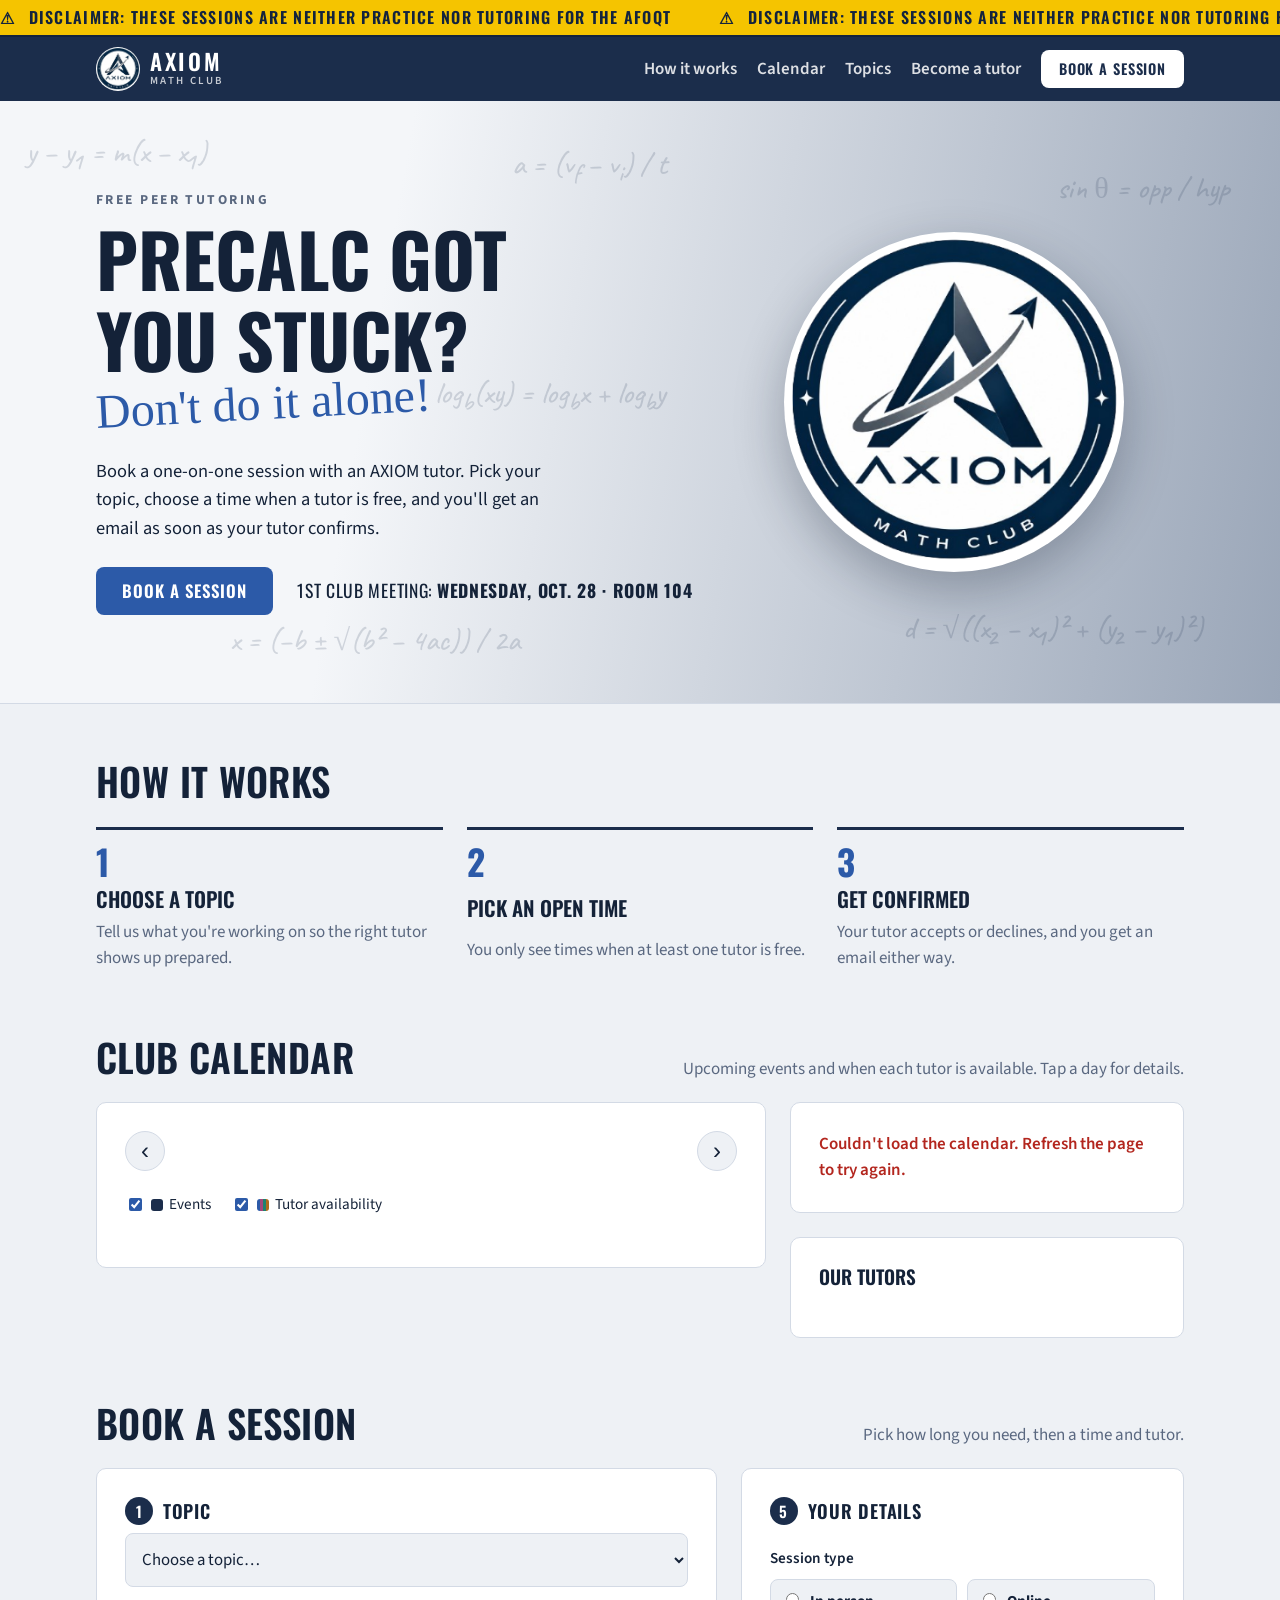
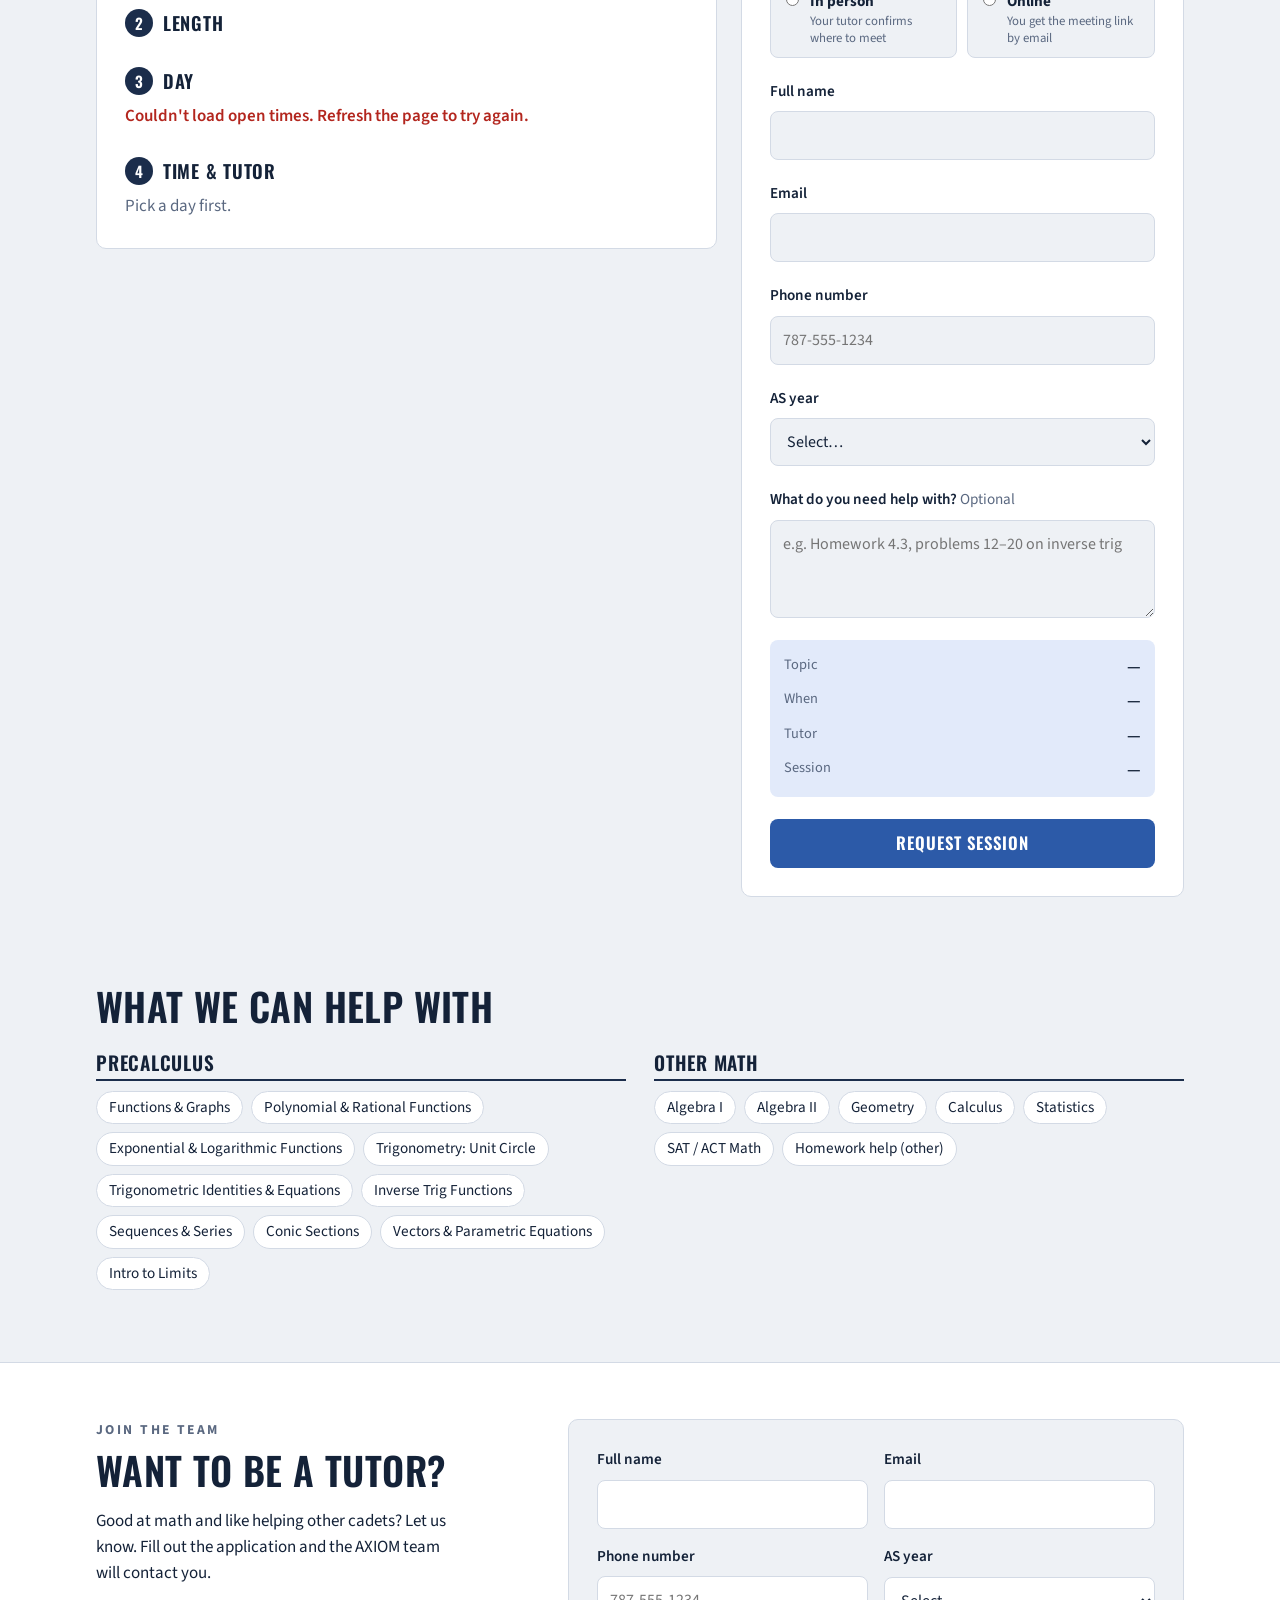
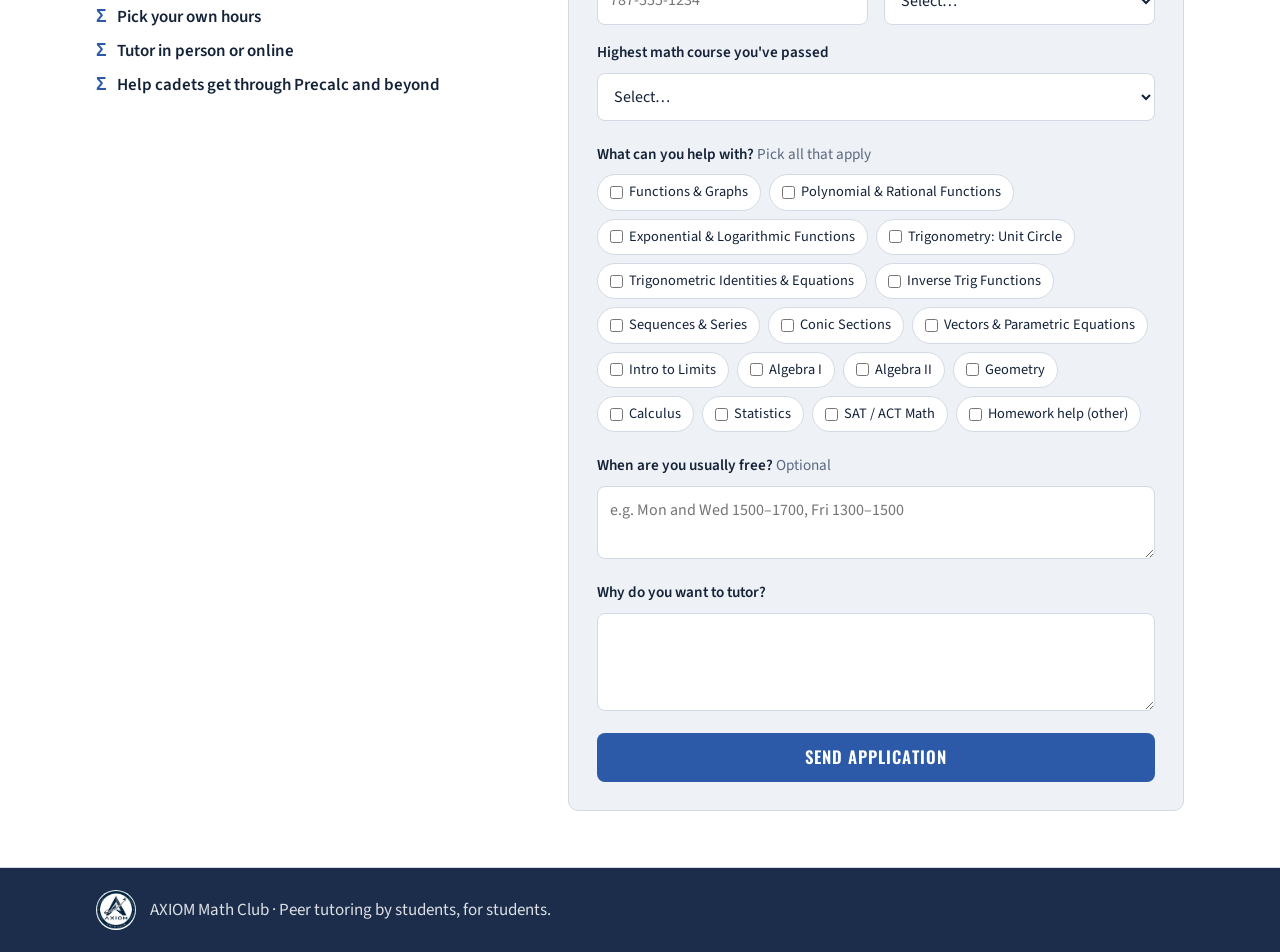
==== index.html @ 4eb1e29b "Add meeting room, tutor application form and site QR code Co-Authored-By: Claude Opus 5.5 <noreply@a" ====
<!doctype html>
<html lang="en">
<head>
<meta charset="utf-8">
<meta name="viewport" content="width=device-width, initial-scale=1, viewport-fit=cover">
<title>AXIOM Math Club</title>
<meta name="claude:viewport-fit-sides" content="cover">
<meta name="description" content="Book a free tutoring session with AXIOM Math Club tutors.">
<link rel="icon" href="logo.png">
<link rel="preconnect" href="https://fonts.googleapis.com">
<link rel="preconnect" href="https://fonts.gstatic.com" crossorigin>
<link rel="stylesheet" href="https://fonts.googleapis.com/css2?family=Oswald:wght@500;600;700&family=Source+Sans+3:wght@400;600;700&family=JetBrains+Mono:wght@500&family=Permanent+Marker&family=Caveat:wght@500&display=swap">
<link rel="stylesheet" href="styles.css">
</head>
<body>
<header class="site-header">
  <div class="ticker" role="note" aria-label="DISCLAIMER: These sessions are neither practice nor tutoring for the AFOQT">
    <div class="ticker-track" aria-hidden="true">
      <div class="ticker-half"><span class="ticker-item"><b>⚠</b> DISCLAIMER: These sessions are neither practice nor tutoring for the AFOQT</span><span class="ticker-item"><b>⚠</b> DISCLAIMER: These sessions are neither practice nor tutoring for the AFOQT</span><span class="ticker-item"><b>⚠</b> DISCLAIMER: These sessions are neither practice nor tutoring for the AFOQT</span><span class="ticker-item"><b>⚠</b> DISCLAIMER: These sessions are neither practice nor tutoring for the AFOQT</span></div>
      <div class="ticker-half"><span class="ticker-item"><b>⚠</b> DISCLAIMER: These sessions are neither practice nor tutoring for the AFOQT</span><span class="ticker-item"><b>⚠</b> DISCLAIMER: These sessions are neither practice nor tutoring for the AFOQT</span><span class="ticker-item"><b>⚠</b> DISCLAIMER: These sessions are neither practice nor tutoring for the AFOQT</span><span class="ticker-item"><b>⚠</b> DISCLAIMER: These sessions are neither practice nor tutoring for the AFOQT</span></div>
    </div>
  </div>
  <div class="wrap header-inner">
    <a class="brand" href="#top">
      <img src="logo.png" alt="" width="44" height="44">
      <span class="brand-name">AXIOM<small>Math Club</small></span>
    </a>
    <nav class="nav" aria-label="Main">
      <a href="#how">How it works</a>
      <a href="#calendar">Calendar</a>
      <a href="#topics">Topics</a>
      <a href="#tutor">Become a tutor</a>
      <a class="btn btn-small" href="#book">Book a session</a>
    </nav>
  </div>
</header>

<main id="top">
  <section class="hero">
    <div class="formulas" aria-hidden="true">
      <span class="f1">y − y₁ = m(x − x₁)</span>
      <span class="f2">a = (v<sub>f</sub> − v<sub>i</sub>) / t</span>
      <span class="f3">sin θ = opp / hyp</span>
      <span class="f4">x = (−b ± √(b² − 4ac)) / 2a</span>
      <span class="f5">d = √((x₂ − x₁)² + (y₂ − y₁)²)</span>
      <span class="f6">log<sub>b</sub>(xy) = log<sub>b</sub>x + log<sub>b</sub>y</span>
    </div>
    <div class="wrap hero-inner">
      <div class="hero-copy">
        <p class="eyebrow">Free peer tutoring</p>
        <h1>Precalc got you stuck?</h1>
        <p class="marker">Don't do it alone!</p>
        <p class="lede">Book a one-on-one session with an AXIOM tutor. Pick your topic, choose a time when a tutor is free, and you'll get an email as soon as your tutor confirms.</p>
        <div class="hero-actions">
          <a class="btn" href="#book">Book a session</a>
          <span class="meeting">1st club meeting: <strong>Wednesday, Oct. 28 · Room 104</strong></span>
        </div>
      </div>
      <img class="hero-logo" src="logo.png" alt="AXIOM Math Club logo" width="388" height="388">
    </div>
  </section>

  <section id="how" class="wrap how">
    <h2>How it works</h2>
    <ol class="steps">
      <li><strong>Choose a topic</strong><span>Tell us what you're working on so the right tutor shows up prepared.</span></li>
      <li><strong>Pick an open time</strong><span>You only see times when at least one tutor is free.</span></li>
      <li><strong>Get confirmed</strong><span>Your tutor accepts or declines, and you get an email either way.</span></li>
    </ol>
  </section>

  <section id="calendar" class="calendar-section">
    <div class="wrap">
      <div class="section-head">
        <h2>Club calendar</h2>
        <p>Upcoming events and when each tutor is available. Tap a day for details.</p>
      </div>
      <div class="cal-layout">
        <div class="panel cal">
          <div class="cal-toolbar">
            <button type="button" class="icon-btn" id="cal-prev" aria-label="Previous month">&#8249;</button>
            <h3 id="cal-title" aria-live="polite"></h3>
            <button type="button" class="icon-btn" id="cal-next" aria-label="Next month">&#8250;</button>
          </div>
          <div class="cal-filters" role="group" aria-label="Show on calendar">
            <label class="toggle"><input type="checkbox" id="show-events" checked> <span class="swatch ev"></span>Events</label>
            <label class="toggle"><input type="checkbox" id="show-tutors" checked> <span class="swatch tu"></span>Tutor availability</label>
          </div>
          <div class="cal-scroll">
            <div class="cal-grid" id="cal-grid"></div>
          </div>
        </div>
        <div class="cal-side">
          <aside class="panel day-detail" id="day-detail" aria-live="polite">
            <p class="muted">Loading calendar…</p>
          </aside>
          <div class="panel tutors">
            <h3>Our tutors</h3>
            <ul id="tutor-list" class="tutor-list"></ul>
          </div>
        </div>
      </div>
    </div>
  </section>

  <section id="book" class="book">
    <div class="wrap">
      <div class="section-head">
        <h2>Book a session</h2>
        <p>Pick how long you need, then a time and tutor.</p>
      </div>

      <p id="demo-note" class="notice" hidden>Demo mode: these are sample times. Bookings stay in this browser and no emails are sent.</p>

      <form id="booking-form" class="booking" novalidate>
        <div class="panel picker">
          <div class="field">
            <label for="topic" class="label"><span class="n">1</span>Topic</label>
            <select id="topic" name="topic" required>
              <option value="">Choose a topic…</option>
            </select>
          </div>
          <div class="field">
            <span class="label" id="length-label"><span class="n">2</span>Length</span>
            <div id="durations" class="durations" role="group" aria-labelledby="length-label"></div>
          </div>
          <div class="field">
            <span class="label" id="date-label"><span class="n">3</span>Day</span>
            <div id="dates" class="dates" role="group" aria-labelledby="date-label">
              <p class="muted">Loading open times…</p>
            </div>
          </div>
          <div class="field">
            <span class="label" id="time-label"><span class="n">4</span>Time &amp; tutor</span>
            <div id="times" class="times" role="group" aria-labelledby="time-label">
              <p class="muted">Pick a day first.</p>
            </div>
          </div>
        </div>

        <div class="panel details">
          <span class="label"><span class="n">5</span>Your details</span>
          <fieldset class="field format-field">
            <legend>Session type</legend>
            <div class="format-options">
              <label class="format-option">
                <input type="radio" name="format" value="In person" required>
                <span><strong>In person</strong><small>Your tutor confirms where to meet</small></span>
              </label>
              <label class="format-option">
                <input type="radio" name="format" value="Online">
                <span><strong>Online</strong><small>You get the meeting link by email</small></span>
              </label>
            </div>
          </fieldset>
          <div class="field">
            <label for="name">Full name</label>
            <input id="name" name="name" autocomplete="name" required>
          </div>
          <div class="field">
            <label for="email">Email</label>
            <input id="email" name="email" type="email" autocomplete="email" required>
          </div>
          <div class="field">
            <label for="phone">Phone number</label>
            <input id="phone" name="phone" type="tel" autocomplete="tel" inputmode="tel" placeholder="787-555-1234" required>
          </div>
          <div class="field">
            <label for="grade">AS year</label>
            <select id="grade" name="grade" required>
              <option value="">Select…</option>
              <option>AS100</option>
              <option>AS200</option>
              <option>AS300</option>
              <option>AS400</option>
              <option>Other</option>
            </select>
          </div>
          <div class="field">
            <label for="notes">What do you need help with? <span class="opt">Optional</span></label>
            <textarea id="notes" name="notes" rows="3" placeholder="e.g. Homework 4.3, problems 12–20 on inverse trig"></textarea>
          </div>

          <dl id="summary" class="summary">
            <div><dt>Topic</dt><dd data-k="topic">—</dd></div>
            <div><dt>When</dt><dd data-k="when">—</dd></div>
            <div><dt>Tutor</dt><dd data-k="tutor">—</dd></div>
            <div><dt>Session</dt><dd data-k="format">—</dd></div>
          </dl>

          <p id="form-error" class="error" role="alert" hidden></p>
          <button type="submit" class="btn btn-block" id="submit">Request session</button>
        </div>
      </form>

      <div id="confirmation" class="panel confirmation" tabindex="-1" hidden>
        <img src="logo.png" alt="" width="72" height="72">
        <h3 id="c-title">Request sent!</h3>
        <dl class="summary">
          <div><dt>Topic</dt><dd id="c-topic"></dd></div>
          <div><dt>When</dt><dd id="c-when"></dd></div>
          <div><dt>Session</dt><dd id="c-format"></dd></div>
          <div><dt>Tutor</dt><dd id="c-tutor"></dd></div>
          <div><dt>Booking ID</dt><dd id="c-id" class="mono"></dd></div>
        </dl>
        <p id="c-msg" class="muted"></p>
        <button type="button" class="btn btn-ghost" id="book-another">Request another session</button>
      </div>
    </div>
  </section>

  <section id="topics" class="wrap topics">
    <h2>What we can help with</h2>
    <div id="topic-list" class="topic-groups"></div>
  </section>
</main>

<section id="tutor" class="tutor-apply">
    <div class="wrap apply-layout">
      <div class="apply-copy">
        <p class="eyebrow">Join the team</p>
        <h2>Want to be a tutor?</h2>
        <p>Good at math and like helping other cadets? Let us know. Fill out the application and the AXIOM team will contact you.</p>
        <ul class="apply-points">
          <li>Pick your own hours</li>
          <li>Tutor in person or online</li>
          <li>Help cadets get through Precalc and beyond</li>
        </ul>
      </div>

      <form id="apply-form" class="panel apply-form" novalidate>
        <div class="apply-grid">
          <div class="field">
            <label for="a-name">Full name</label>
            <input id="a-name" name="name" autocomplete="name" required>
          </div>
          <div class="field">
            <label for="a-email">Email</label>
            <input id="a-email" name="email" type="email" autocomplete="email" required>
          </div>
          <div class="field">
            <label for="a-phone">Phone number</label>
            <input id="a-phone" name="phone" type="tel" autocomplete="tel" inputmode="tel" placeholder="787-555-1234" required>
          </div>
          <div class="field">
            <label for="a-year">AS year</label>
            <select id="a-year" name="asYear" required>
              <option value="">Select…</option>
              <option>AS100</option>
              <option>AS200</option>
              <option>AS300</option>
              <option>AS400</option>
              <option>Other</option>
            </select>
          </div>
          <div class="field span-2">
            <label for="a-math">Highest math course you've passed</label>
            <select id="a-math" name="math">
              <option value="">Select…</option>
              <option>Precalculus</option>
              <option>Calculus I</option>
              <option>Calculus II</option>
              <option>Calculus III</option>
              <option>Differential Equations</option>
              <option>Linear Algebra</option>
              <option>Other</option>
            </select>
          </div>
        </div>
        <fieldset class="field apply-topics">
          <legend>What can you help with? <span class="opt">Pick all that apply</span></legend>
          <div id="apply-topics" class="chip-checks"></div>
        </fieldset>
        <div class="field">
          <label for="a-avail">When are you usually free? <span class="opt">Optional</span></label>
          <textarea id="a-avail" name="availability" rows="2" placeholder="e.g. Mon and Wed 1500–1700, Fri 1300–1500"></textarea>
        </div>
        <div class="field">
          <label for="a-why">Why do you want to tutor?</label>
          <textarea id="a-why" name="why" rows="3" required></textarea>
        </div>
        <p id="apply-error" class="error" role="alert" hidden></p>
        <button type="submit" class="btn btn-block" id="apply-submit">Send application</button>
      </form>

      <div id="apply-done" class="panel confirmation" tabindex="-1" hidden>
        <img src="logo.png" alt="" width="72" height="72">
        <h3>Application sent!</h3>
        <p id="apply-msg" class="muted"></p>
      </div>
    </div>
  </section>

<footer class="site-footer">
  <div class="wrap footer-inner">
    <img src="logo.png" alt="" width="40" height="40">
    <p>AXIOM Math Club · Peer tutoring by students, for students.</p>
  </div>
</footer>

<script src="script.js"></script>
</body>
</html>
---- styles.css ----
/* Layout: sticky header, slate-gradient hero with chalk formulas (like the flyer), two-panel booking form. */
:root {
  --bg: #eef1f5;
  --surface: #ffffff;
  --fg: #142238;
  --muted: #5a6880;
  --line: #d3dae5;
  --navy: #1b2d4b;
  --navy-fg: #ffffff;
  --accent: #2c5aa8;
  --accent-soft: #e2eafa;
  --hero-a: #f4f6f9;
  --hero-b: #9aa6b8;
  --chalk: rgba(27, 45, 75, 0.16);
  --danger: #b3261e;
  --ok: #1d7a4a;

  --font-display: "Oswald", "Arial Narrow", Impact, sans-serif;
  --font-body: "Source Sans 3", "Segoe UI", system-ui, sans-serif;
  --font-mono: "JetBrains Mono", ui-monospace, Menlo, monospace;
  --font-marker: "Permanent Marker", "Comic Sans MS", cursive;
  --font-hand: "Caveat", "Bradley Hand", cursive;

  --radius: 10px;

  /* one color per tutor, assigned in order of the Availability sheet */
  --t0: #2c5aa8; --t1: #a3477c; --t2: #1f8270; --t3: #b06a1c;
  --event: #1b2d4b; --event-fg: #ffffff;

  /* disclaimer ticker: same high-visibility look in both themes */
  --ticker-bg: #f5c400; --ticker-fg: #13233d;
}
@media (prefers-color-scheme: dark) {
  :root:not([data-theme="light"]) {
    --bg: #0c1526; --surface: #142139; --fg: #e5ebf5; --muted: #9aa8c0; --line: #26365a;
    --navy: #22385e; --navy-fg: #ffffff; --accent: #8db1ff; --accent-soft: #1c2f55;
    --hero-a: #1a2741; --hero-b: #0c1526; --chalk: rgba(200, 215, 240, 0.13);
    --danger: #ff8a80; --ok: #6fd39b;
    --t0: #8db1ff; --t1: #f09ac9; --t2: #6fd3be; --t3: #f2b46b;
    --event: #e5ebf5; --event-fg: #0c1526;
    color-scheme: dark;
  }
}
:root[data-theme="dark"] {
  --bg: #0c1526; --surface: #142139; --fg: #e5ebf5; --muted: #9aa8c0; --line: #26365a;
  --navy: #22385e; --navy-fg: #ffffff; --accent: #8db1ff; --accent-soft: #1c2f55;
  --hero-a: #1a2741; --hero-b: #0c1526; --chalk: rgba(200, 215, 240, 0.13);
  --danger: #ff8a80; --ok: #6fd39b;
  --t0: #8db1ff; --t1: #f09ac9; --t2: #6fd3be; --t3: #f2b46b;
  --event: #e5ebf5; --event-fg: #0c1526;
  color-scheme: dark;
}

* { box-sizing: border-box; }
[hidden] { display: none !important; }
html { scroll-behavior: smooth; scroll-padding-top: 116px; }
body {
  margin: 0;
  background: var(--bg);
  color: var(--fg);
  font: 400 1.0625rem/1.55 var(--font-body);
}
body::before {
  content: ""; position: fixed; inset: 0 0 auto; height: env(safe-area-inset-top, 0px);
  z-index: 10; background: var(--navy);
}
img { max-width: 100%; height: auto; }
h1, h2, h3 { font-family: var(--font-display); line-height: 1.1; text-wrap: balance; margin: 0; }
h2 { font-size: clamp(1.75rem, 4vw, 2.4rem); font-weight: 600; text-transform: uppercase; letter-spacing: 0.01em; }
a { color: var(--accent); }
:focus-visible { outline: 3px solid var(--accent); outline-offset: 2px; }

.wrap {
  max-width: 1120px; margin: 0 auto;
  padding-left: max(16px, env(safe-area-inset-left, 0px));
  padding-right: max(16px, env(safe-area-inset-right, 0px));
}

/* Header */
.site-header {
  position: sticky; top: env(safe-area-inset-top, 0px); z-index: 5;
  background: var(--navy); color: var(--navy-fg);
}
.header-inner { display: flex; align-items: center; justify-content: space-between; gap: 16px; padding-block: 10px; }
.brand { display: flex; align-items: center; gap: 10px; color: inherit; text-decoration: none; }
.brand img { border-radius: 50%; background: #fff; }
.brand-name { font: 600 1.4rem/1 var(--font-display); letter-spacing: 0.12em; display: flex; flex-direction: column; }
.brand-name small { font: 600 0.68rem/1.4 var(--font-body); letter-spacing: 0.22em; text-transform: uppercase; opacity: 0.75; }
.nav { display: flex; align-items: center; gap: 20px; }
.nav a:not(.btn) { color: inherit; text-decoration: none; font-weight: 600; opacity: 0.85; }
.nav a:not(.btn):hover { opacity: 1; text-decoration: underline; }
@media (max-width: 640px) { .nav a:not(.btn) { display: none; } }

/* Buttons */
.btn {
  display: inline-flex; align-items: center; justify-content: center; gap: 8px;
  font: 600 1.05rem/1 var(--font-display); letter-spacing: 0.06em; text-transform: uppercase;
  padding: 14px 24px; border-radius: 8px; border: 2px solid transparent; cursor: pointer;
  background: var(--accent); color: var(--surface); text-decoration: none;
  transition: transform 0.12s ease, filter 0.12s ease;
}
.btn:hover { filter: brightness(1.08); transform: translateY(-1px); }
.btn:disabled { opacity: 0.6; cursor: progress; transform: none; }
.btn-small { padding: 10px 16px; font-size: 0.9rem; background: var(--surface); color: var(--navy); }
.site-header .btn-small { background: #ffffff; color: #1b2d4b; }

/* Disclaimer ticker: a scoreboard-style crawl pinned above the header */
.ticker {
  overflow: hidden; background: var(--ticker-bg); color: var(--ticker-fg);
  border-bottom: 2px solid var(--ticker-fg);
}
.ticker-track { display: flex; width: max-content; animation: ticker-crawl 22s linear infinite; }
.ticker:hover .ticker-track { animation-play-state: paused; }
.ticker-half { display: flex; flex: 0 0 auto; }
.ticker-item {
  flex: 0 0 auto; padding: 8px 48px 8px 0; white-space: nowrap;
  font: 600 1rem/1.2 var(--font-display); letter-spacing: 0.08em; text-transform: uppercase;
}
.ticker-item b { margin-right: 8px; }
@keyframes ticker-crawl { from { transform: translateX(0); } to { transform: translateX(-50%); } }
@media (prefers-reduced-motion: reduce) {
  .ticker-track { animation: none; }
  .ticker-half + .ticker-half { display: none; }
}
.btn-block { width: 100%; }
.btn-ghost { background: transparent; color: var(--accent); border-color: var(--accent); }

/* Hero */
.hero {
  position: relative; overflow: hidden;
  background: linear-gradient(100deg, var(--hero-a) 0%, var(--hero-a) 30%, var(--hero-b) 100%);
  border-bottom: 1px solid var(--line);
}
.formulas span {
  position: absolute; font: 500 clamp(1.1rem, 2.4vw, 1.9rem)/1 var(--font-hand);
  color: var(--chalk); white-space: nowrap; pointer-events: none; user-select: none;
}
.f1 { top: 6%; left: 2%; } .f2 { top: 8%; left: 40%; } .f3 { top: 12%; right: 4%; }
.f4 { bottom: 8%; left: 18%; } .f5 { bottom: 10%; right: 6%; } .f6 { top: 46%; left: 34%; }
.hero-inner {
  position: relative; display: grid; grid-template-columns: 1.3fr 1fr; align-items: center; gap: 32px;
  padding-block: clamp(40px, 7vw, 88px);
}
.hero-copy { min-width: 0; }
.eyebrow { margin: 0 0 8px; font-weight: 700; font-size: 0.85rem; letter-spacing: 0.18em; text-transform: uppercase; color: var(--muted); }
.hero h1 { font-size: clamp(2.6rem, 7vw, 4.6rem); font-weight: 700; text-transform: uppercase; color: var(--fg); }
.marker {
  margin: 6px 0 18px; font: 400 clamp(1.8rem, 4.6vw, 3rem)/1.1 var(--font-marker);
  color: var(--accent); transform: rotate(-3deg); transform-origin: left;
}
.lede { max-width: 52ch; margin: 0 0 24px; font-size: 1.15rem; }
.hero-actions { display: flex; flex-wrap: wrap; align-items: center; gap: 16px 24px; }
.meeting { font-family: var(--font-display); text-transform: uppercase; letter-spacing: 0.04em; font-size: 1.1rem; }
.hero-logo {
  justify-self: center; width: min(340px, 100%); border-radius: 50%;
  background: #fff; box-shadow: 0 18px 50px rgba(10, 20, 40, 0.28);
}
@media (max-width: 760px) {
  .hero-inner { grid-template-columns: 1fr; }
  .hero-logo { order: -1; width: 160px; justify-self: start; }
}

/* How it works */
.how { padding-block: 56px 24px; }
.steps { list-style: none; counter-reset: step; padding: 0; margin: 24px 0 0; display: grid; grid-template-columns: repeat(3, 1fr); gap: 24px; }
.steps li { counter-increment: step; display: grid; gap: 4px; border-top: 3px solid var(--navy); padding-top: 14px; }
.steps li::before { content: counter(step); font: 700 2.2rem/1 var(--font-display); color: var(--accent); }
.steps strong { font-family: var(--font-display); font-size: 1.3rem; text-transform: uppercase; font-weight: 600; }
.steps span { color: var(--muted); }
@media (max-width: 760px) { .steps { grid-template-columns: 1fr; } }

/* Calendar */
.calendar-section { padding-block: 40px 24px; }
.cal-layout { display: grid; grid-template-columns: minmax(0, 1.7fr) minmax(0, 1fr); gap: 24px; align-items: start; }
@media (max-width: 900px) { .cal-layout { grid-template-columns: 1fr; } }
.cal { gap: 14px; }
.cal-toolbar { display: flex; align-items: center; justify-content: space-between; gap: 12px; }
.cal-toolbar h3 { font-size: 1.5rem; text-transform: uppercase; font-weight: 600; letter-spacing: 0.03em; }
.icon-btn {
  width: 40px; height: 40px; border-radius: 50%; border: 1px solid var(--line); background: var(--bg);
  color: var(--fg); font-size: 1.5rem; line-height: 1; cursor: pointer;
}
.icon-btn:hover { border-color: var(--accent); }
.icon-btn:disabled { opacity: 0.35; cursor: default; }
.cal-filters { display: flex; flex-wrap: wrap; gap: 8px 20px; font-size: 0.95rem; }
.toggle { display: inline-flex; align-items: center; gap: 6px; cursor: pointer; }
.toggle input { width: auto; accent-color: var(--accent); }
.swatch { width: 12px; height: 12px; border-radius: 3px; display: inline-block; }
.swatch.ev { background: var(--event); }
.swatch.tu { background: linear-gradient(90deg, var(--t0) 25%, var(--t1) 25% 50%, var(--t2) 50% 75%, var(--t3) 75%); }
.cal-grid { display: grid; grid-template-columns: repeat(7, minmax(0, 1fr)); gap: 4px; }
.cal-dow { text-align: center; font-size: 0.72rem; font-weight: 700; letter-spacing: 0.12em; text-transform: uppercase; color: var(--muted); padding-bottom: 4px; }
.cal-cell {
  min-height: 92px; min-width: 0; padding: 6px; border-radius: 6px; border: 1px solid var(--line);
  background: var(--bg); color: var(--fg); font: inherit; text-align: left; cursor: pointer;
  display: flex; flex-direction: column; gap: 3px; overflow: hidden;
}
.cal-cell:hover { border-color: var(--accent); }
.cal-cell.blank { visibility: hidden; }
.cal-cell.past { opacity: 0.5; }
.cal-cell[aria-pressed="true"] { border: 2px solid var(--accent); padding: 5px; }
.cal-num { font: 600 1rem/1 var(--font-display); }
.cal-cell.today .cal-num {
  display: inline-grid; place-items: center; width: 24px; height: 24px; border-radius: 50%;
  background: var(--accent); color: var(--surface);
}
.cal-ev, .cal-tu {
  font-size: 0.72rem; line-height: 1.25; border-radius: 4px; padding: 1px 5px;
  white-space: nowrap; overflow: hidden; text-overflow: ellipsis;
}
.cal-ev { background: var(--event); color: var(--event-fg); font-weight: 600; }
.cal-tu { border-left: 3px solid var(--c); color: var(--fg); background: var(--surface); }
.cal-dots { display: none; gap: 3px; flex-wrap: wrap; }
.cal-dots i { width: 7px; height: 7px; border-radius: 50%; background: var(--c); }
@media (max-width: 640px) {
  .cal-cell { min-height: 54px; padding: 4px; }
  .cal-cell[aria-pressed="true"] { padding: 3px; }
  .cal-ev, .cal-tu { display: none; }
  .cal-dots { display: flex; }
}
.cal-side { display: grid; gap: 24px; min-width: 0; }
.day-detail { gap: 16px; }
.day-detail h3 { font-size: 1.35rem; text-transform: uppercase; font-weight: 600; }
.day-detail h4 { margin: 0 0 8px; font-size: 0.78rem; letter-spacing: 0.14em; text-transform: uppercase; color: var(--muted); }
.detail-list { list-style: none; margin: 0; padding: 0; display: grid; gap: 10px; }
.ev-item { border-left: 4px solid var(--event); padding-left: 10px; }
.ev-item strong { display: block; }
.ev-item span { display: block; color: var(--muted); font-size: 0.92rem; }
.tu-item { display: flex; justify-content: space-between; gap: 12px; align-items: baseline; }
.tu-item .who { display: flex; align-items: center; gap: 8px; font-weight: 600; min-width: 0; }
.tu-item .when { font: 500 0.85rem/1.2 var(--font-mono); color: var(--muted); white-space: nowrap; }
.dot { width: 10px; height: 10px; border-radius: 50%; background: var(--c); flex: 0 0 auto; }
.tutors h3 { font-size: 1.2rem; text-transform: uppercase; font-weight: 600; }
.tutor-list { list-style: none; margin: 0; padding: 0; display: grid; gap: 10px; }
.tutor-list li { display: flex; align-items: center; gap: 10px; font-weight: 600; }
.tutor-list .avatar {
  width: 34px; height: 34px; border-radius: 50%; display: grid; place-items: center; flex: 0 0 auto;
  background: var(--c); color: var(--surface); font: 600 0.85rem/1 var(--font-display); letter-spacing: 0.04em;
}
.tutor-list small { display: block; font-weight: 400; color: var(--muted); }

/* Booking */
.book { padding-block: 40px 64px; }
.section-head { display: flex; flex-wrap: wrap; align-items: baseline; justify-content: space-between; gap: 8px 24px; margin-bottom: 20px; }
.section-head p { margin: 0; color: var(--muted); }
.notice { background: var(--accent-soft); border: 1px dashed var(--accent); border-radius: var(--radius); padding: 10px 14px; margin: 0 0 20px; }
.booking { display: grid; grid-template-columns: 1.4fr 1fr; gap: 24px; align-items: start; }
@media (max-width: 860px) { .booking { grid-template-columns: 1fr; } }
.panel { background: var(--surface); border: 1px solid var(--line); border-radius: var(--radius); padding: clamp(18px, 3vw, 28px); display: grid; gap: 22px; min-width: 0; }
.field { display: grid; gap: 8px; min-width: 0; }
.label { display: flex; align-items: center; gap: 10px; font: 600 1.15rem/1 var(--font-display); text-transform: uppercase; letter-spacing: 0.04em; }
.n { display: inline-grid; place-items: center; width: 28px; height: 28px; border-radius: 50%; background: var(--navy); color: var(--navy-fg); font-size: 0.95rem; }
.details label { font-weight: 600; font-size: 0.95rem; }
.format-field { border: 0; margin: 0; padding: 0; min-width: 0; }
.format-field legend { font-weight: 600; font-size: 0.95rem; padding: 0; margin-bottom: 8px; }
.format-options { display: grid; grid-template-columns: 1fr 1fr; gap: 10px; }
.details .format-option {
  display: flex; gap: 8px; align-items: flex-start; padding: 10px; cursor: pointer;
  border: 1px solid var(--line); border-radius: 8px; background: var(--bg); font-weight: 400;
}
.format-option input { width: auto; margin-top: 3px; accent-color: var(--accent); }
.format-option strong { display: block; }
.format-option small { display: block; color: var(--muted); font-size: 0.8rem; line-height: 1.3; }
.format-option:has(input:checked) { border-color: var(--accent); background: var(--accent-soft); }
.format-option:has(input:focus-visible) { outline: 3px solid var(--accent); outline-offset: 2px; }
.opt { font-weight: 400; color: var(--muted); }
input, select, textarea {
  width: 100%; font: inherit; font-size: 1rem; color: var(--fg); background: var(--bg);
  border: 1px solid var(--line); border-radius: 8px; padding: 11px 12px;
}
textarea { resize: vertical; }
input:focus, select:focus, textarea:focus { outline: 2px solid var(--accent); outline-offset: 0; border-color: var(--accent); }
.picker select { font-size: 1.05rem; padding: 13px 12px; }

.dates { display: flex; gap: 10px; overflow-x: auto; padding-bottom: 6px; scroll-snap-type: x proximity; }
.date-btn {
  flex: 0 0 auto; scroll-snap-align: start; display: grid; justify-items: center; gap: 2px;
  min-width: 74px; padding: 10px 8px; border-radius: 8px; cursor: pointer;
  background: var(--bg); color: var(--fg); border: 1px solid var(--line); font: inherit;
}
.date-btn .dow { font-size: 0.75rem; font-weight: 700; letter-spacing: 0.12em; text-transform: uppercase; color: var(--muted); }
.date-btn .day { font: 600 1.6rem/1 var(--font-display); }
.date-btn .mon { font-size: 0.8rem; color: var(--muted); }
.date-btn .count { font-size: 0.72rem; color: var(--accent); font-weight: 600; }
.times { display: grid; grid-template-columns: repeat(auto-fill, minmax(150px, 1fr)); gap: 10px; }
.durations { display: flex; flex-wrap: wrap; gap: 10px; }
.dur-btn {
  flex: 1 1 0; min-width: 90px; padding: 12px 10px; border-radius: 8px; cursor: pointer;
  background: var(--bg); color: var(--fg); border: 1px solid var(--line); font: 600 1rem/1 var(--font-display);
  letter-spacing: 0.04em; text-transform: uppercase;
}
.dur-btn:hover { border-color: var(--accent); }
.dur-btn[aria-pressed="true"] { background: var(--navy); border-color: var(--navy); color: var(--navy-fg); }
.time-btn .who { display: flex; align-items: center; justify-content: center; gap: 5px; text-align: center; }
.time-btn .who .dot { width: 8px; height: 8px; }
.time-btn {
  padding: 10px 6px; border-radius: 8px; cursor: pointer; font: 500 0.95rem/1.2 var(--font-mono);
  background: var(--bg); color: var(--fg); border: 1px solid var(--line); display: grid; gap: 3px; justify-items: center;
}
.time-btn small { font: 400 0.75rem/1 var(--font-body); color: var(--muted); }
.date-btn:hover, .time-btn:hover { border-color: var(--accent); }
.date-btn[aria-pressed="true"], .time-btn[aria-pressed="true"] { background: var(--navy); border-color: var(--navy); color: var(--navy-fg); }
.date-btn[aria-pressed="true"] .dow, .date-btn[aria-pressed="true"] .mon,
.date-btn[aria-pressed="true"] .count, .time-btn[aria-pressed="true"] small { color: var(--navy-fg); opacity: 0.85; }
.times .muted, .dates .muted { grid-column: 1 / -1; }

.summary { margin: 0; display: grid; gap: 8px; padding: 14px; border-radius: 8px; background: var(--accent-soft); }
.summary div { display: flex; justify-content: space-between; gap: 16px; }
.summary dt { color: var(--muted); font-size: 0.9rem; }
.summary dd { margin: 0; font-weight: 600; text-align: right; min-width: 0; overflow-wrap: anywhere; }
.muted { color: var(--muted); margin: 0; }
.error { color: var(--danger); margin: 0; font-weight: 600; }
.mono { font-family: var(--font-mono); }

.confirmation { max-width: 560px; margin: 0 auto; justify-items: center; text-align: center; }
.confirmation img { border-radius: 50%; background: #fff; }
.confirmation h3 { font-size: 2rem; text-transform: uppercase; color: var(--ok); }
.confirmation .summary { width: 100%; text-align: left; }

/* Become a tutor */
.tutor-apply { background: var(--surface); border-top: 1px solid var(--line); border-bottom: 1px solid var(--line); }
.apply-layout { display: grid; grid-template-columns: minmax(0, 1fr) minmax(0, 1.4fr); gap: 32px; align-items: start; padding-block: 56px; }
@media (max-width: 860px) { .apply-layout { grid-template-columns: 1fr; } }
.apply-copy p { max-width: 46ch; }
.apply-copy h2 { margin-bottom: 12px; }
.apply-points { margin: 16px 0 0; padding: 0; list-style: none; display: grid; gap: 8px; }
.apply-points li { display: flex; gap: 10px; align-items: baseline; font-weight: 600; }
.apply-points li::before { content: "Σ"; font: 700 1.1rem/1 var(--font-display); color: var(--accent); }
.apply-form { background: var(--bg); }
.apply-form input, .apply-form select, .apply-form textarea { background: var(--surface); }
.apply-form label, .apply-topics legend { font-weight: 600; font-size: 0.95rem; }
.apply-grid { display: grid; grid-template-columns: 1fr 1fr; gap: 16px; }
.apply-grid .span-2 { grid-column: 1 / -1; }
@media (max-width: 520px) { .apply-grid { grid-template-columns: 1fr; } }
.apply-topics { border: 0; margin: 0; padding: 0; min-width: 0; }
.apply-topics legend { padding: 0; margin-bottom: 8px; }
.chip-checks { display: flex; flex-wrap: wrap; gap: 8px; }
.apply-form .chip-check {
  display: inline-flex; align-items: center; gap: 6px; padding: 6px 12px; border-radius: 999px; cursor: pointer;
  border: 1px solid var(--line); background: var(--surface); font-weight: 400; font-size: 0.9rem;
}
.chip-check input { width: auto; margin: 0; accent-color: var(--accent); }
.chip-check:has(input:checked) { border-color: var(--accent); background: var(--accent-soft); }
.chip-check:has(input:focus-visible) { outline: 3px solid var(--accent); outline-offset: 2px; }

/* Topics */
.topics { padding-block: 24px 72px; }
.topic-groups { display: grid; grid-template-columns: repeat(auto-fit, minmax(240px, 1fr)); gap: 28px; margin-top: 24px; }
.topic-groups h3 { font-size: 1.2rem; text-transform: uppercase; font-weight: 600; letter-spacing: 0.04em; border-bottom: 2px solid var(--navy); padding-bottom: 6px; margin-bottom: 10px; }
.topic-groups ul { list-style: none; margin: 0; padding: 0; display: flex; flex-wrap: wrap; gap: 8px; }
.topic-groups li { background: var(--surface); border: 1px solid var(--line); border-radius: 999px; padding: 4px 12px; font-size: 0.95rem; }

/* Footer */
.site-footer { background: var(--navy); color: var(--navy-fg); }
.footer-inner { display: flex; align-items: center; gap: 14px; padding-block: 22px; }
.footer-inner img { border-radius: 50%; background: #fff; }
.footer-inner p { margin: 0; opacity: 0.85; }

@media (prefers-reduced-motion: reduce) {
  html { scroll-behavior: auto; }
  .btn { transition: none; }
}
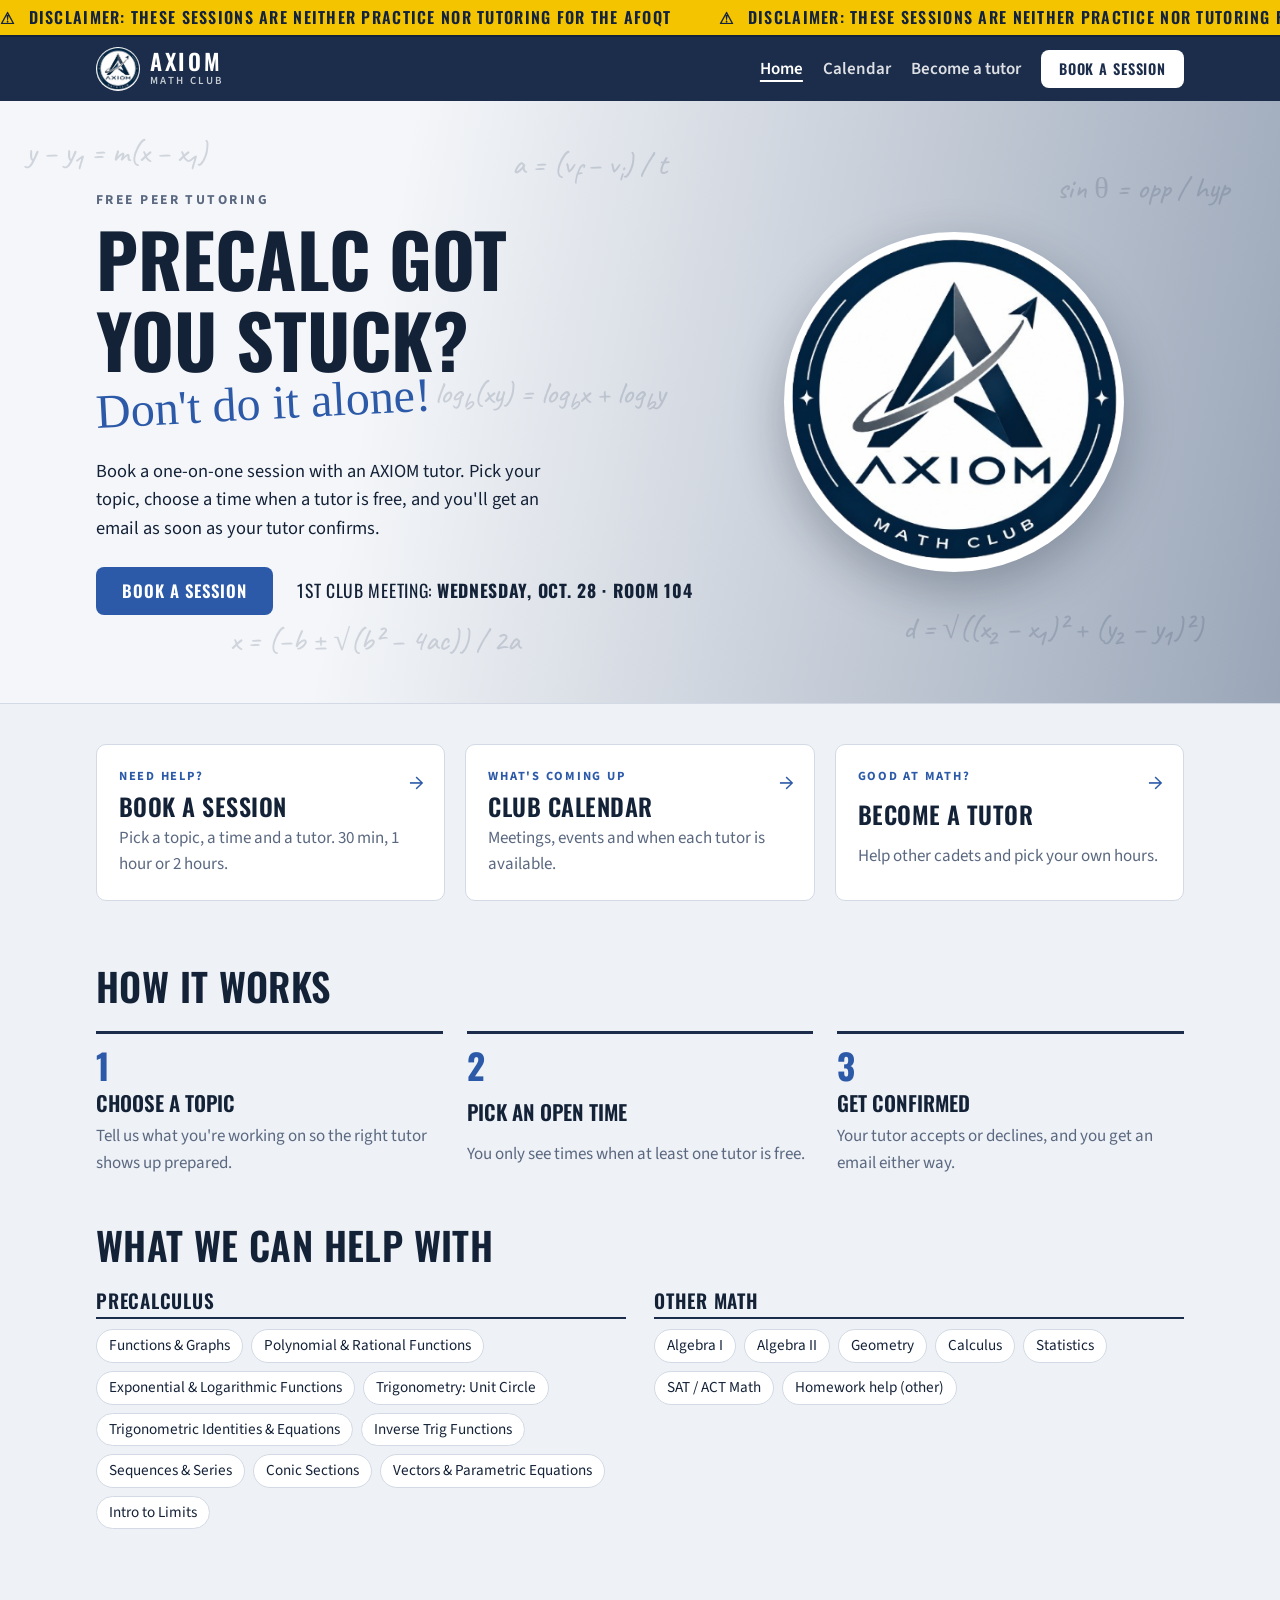
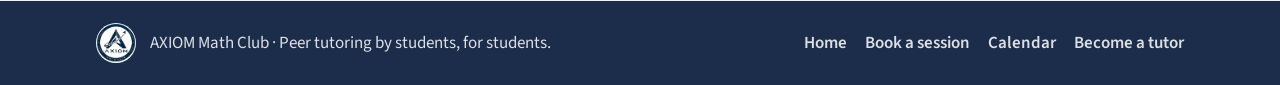
==== commit bd9b6582: "Split site into Home, Book, Calendar and Become a Tutor pages Co-Authored-By: Claude Opus 5.5 <norep" ====
--- a/index.html
+++ b/index.html
@@ -5,7 +5,7 @@
 <meta name="viewport" content="width=device-width, initial-scale=1, viewport-fit=cover">
 <title>AXIOM Math Club</title>
 <meta name="claude:viewport-fit-sides" content="cover">
-<meta name="description" content="Book a free tutoring session with AXIOM Math Club tutors.">
+<meta name="description" content="Free peer tutoring from AXIOM Math Club tutors.">
 <link rel="icon" href="logo.png">
 <link rel="preconnect" href="https://fonts.googleapis.com">
 <link rel="preconnect" href="https://fonts.gstatic.com" crossorigin>
@@ -21,16 +21,15 @@
     </div>
   </div>
   <div class="wrap header-inner">
-    <a class="brand" href="#top">
+    <a class="brand" href="index.html">
       <img src="logo.png" alt="" width="44" height="44">
       <span class="brand-name">AXIOM<small>Math Club</small></span>
     </a>
     <nav class="nav" aria-label="Main">
-      <a href="#how">How it works</a>
-      <a href="#calendar">Calendar</a>
-      <a href="#topics">Topics</a>
-      <a href="#tutor">Become a tutor</a>
-      <a class="btn btn-small" href="#book">Book a session</a>
+      <a href="index.html" aria-current="page">Home</a>
+      <a href="calendar.html">Calendar</a>
+      <a href="tutor.html">Become a tutor</a>
+      <a class="btn btn-small" href="book.html">Book a session</a>
     </nav>
   </div>
 </header>
@@ -52,12 +51,33 @@
         <p class="marker">Don't do it alone!</p>
         <p class="lede">Book a one-on-one session with an AXIOM tutor. Pick your topic, choose a time when a tutor is free, and you'll get an email as soon as your tutor confirms.</p>
         <div class="hero-actions">
-          <a class="btn" href="#book">Book a session</a>
+          <a class="btn" href="book.html">Book a session</a>
           <span class="meeting">1st club meeting: <strong>Wednesday, Oct. 28 · Room 104</strong></span>
         </div>
       </div>
       <img class="hero-logo" src="logo.png" alt="AXIOM Math Club logo" width="388" height="388">
     </div>
+  </section>
+
+  <section class="wrap quick-links" aria-label="Go to">
+    <a class="quick-card" href="book.html">
+      <span class="q-kicker">Need help?</span>
+      <strong>Book a session</strong>
+      <span>Pick a topic, a time and a tutor. 30 min, 1 hour or 2 hours.</span>
+      <span class="q-go" aria-hidden="true">→</span>
+    </a>
+    <a class="quick-card" href="calendar.html">
+      <span class="q-kicker">What's coming up</span>
+      <strong>Club calendar</strong>
+      <span>Meetings, events and when each tutor is available.</span>
+      <span class="q-go" aria-hidden="true">→</span>
+    </a>
+    <a class="quick-card" href="tutor.html">
+      <span class="q-kicker">Good at math?</span>
+      <strong>Become a tutor</strong>
+      <span>Help other cadets and pick your own hours.</span>
+      <span class="q-go" aria-hidden="true">→</span>
+    </a>
   </section>
 
   <section id="how" class="wrap how">
@@ -69,232 +89,22 @@
     </ol>
   </section>
 
-  <section id="calendar" class="calendar-section">
-    <div class="wrap">
-      <div class="section-head">
-        <h2>Club calendar</h2>
-        <p>Upcoming events and when each tutor is available. Tap a day for details.</p>
-      </div>
-      <div class="cal-layout">
-        <div class="panel cal">
-          <div class="cal-toolbar">
-            <button type="button" class="icon-btn" id="cal-prev" aria-label="Previous month">&#8249;</button>
-            <h3 id="cal-title" aria-live="polite"></h3>
-            <button type="button" class="icon-btn" id="cal-next" aria-label="Next month">&#8250;</button>
-          </div>
-          <div class="cal-filters" role="group" aria-label="Show on calendar">
-            <label class="toggle"><input type="checkbox" id="show-events" checked> <span class="swatch ev"></span>Events</label>
-            <label class="toggle"><input type="checkbox" id="show-tutors" checked> <span class="swatch tu"></span>Tutor availability</label>
-          </div>
-          <div class="cal-scroll">
-            <div class="cal-grid" id="cal-grid"></div>
-          </div>
-        </div>
-        <div class="cal-side">
-          <aside class="panel day-detail" id="day-detail" aria-live="polite">
-            <p class="muted">Loading calendar…</p>
-          </aside>
-          <div class="panel tutors">
-            <h3>Our tutors</h3>
-            <ul id="tutor-list" class="tutor-list"></ul>
-          </div>
-        </div>
-      </div>
-    </div>
-  </section>
-
-  <section id="book" class="book">
-    <div class="wrap">
-      <div class="section-head">
-        <h2>Book a session</h2>
-        <p>Pick how long you need, then a time and tutor.</p>
-      </div>
-
-      <p id="demo-note" class="notice" hidden>Demo mode: these are sample times. Bookings stay in this browser and no emails are sent.</p>
-
-      <form id="booking-form" class="booking" novalidate>
-        <div class="panel picker">
-          <div class="field">
-            <label for="topic" class="label"><span class="n">1</span>Topic</label>
-            <select id="topic" name="topic" required>
-              <option value="">Choose a topic…</option>
-            </select>
-          </div>
-          <div class="field">
-            <span class="label" id="length-label"><span class="n">2</span>Length</span>
-            <div id="durations" class="durations" role="group" aria-labelledby="length-label"></div>
-          </div>
-          <div class="field">
-            <span class="label" id="date-label"><span class="n">3</span>Day</span>
-            <div id="dates" class="dates" role="group" aria-labelledby="date-label">
-              <p class="muted">Loading open times…</p>
-            </div>
-          </div>
-          <div class="field">
-            <span class="label" id="time-label"><span class="n">4</span>Time &amp; tutor</span>
-            <div id="times" class="times" role="group" aria-labelledby="time-label">
-              <p class="muted">Pick a day first.</p>
-            </div>
-          </div>
-        </div>
-
-        <div class="panel details">
-          <span class="label"><span class="n">5</span>Your details</span>
-          <fieldset class="field format-field">
-            <legend>Session type</legend>
-            <div class="format-options">
-              <label class="format-option">
-                <input type="radio" name="format" value="In person" required>
-                <span><strong>In person</strong><small>Your tutor confirms where to meet</small></span>
-              </label>
-              <label class="format-option">
-                <input type="radio" name="format" value="Online">
-                <span><strong>Online</strong><small>You get the meeting link by email</small></span>
-              </label>
-            </div>
-          </fieldset>
-          <div class="field">
-            <label for="name">Full name</label>
-            <input id="name" name="name" autocomplete="name" required>
-          </div>
-          <div class="field">
-            <label for="email">Email</label>
-            <input id="email" name="email" type="email" autocomplete="email" required>
-          </div>
-          <div class="field">
-            <label for="phone">Phone number</label>
-            <input id="phone" name="phone" type="tel" autocomplete="tel" inputmode="tel" placeholder="787-555-1234" required>
-          </div>
-          <div class="field">
-            <label for="grade">AS year</label>
-            <select id="grade" name="grade" required>
-              <option value="">Select…</option>
-              <option>AS100</option>
-              <option>AS200</option>
-              <option>AS300</option>
-              <option>AS400</option>
-              <option>Other</option>
-            </select>
-          </div>
-          <div class="field">
-            <label for="notes">What do you need help with? <span class="opt">Optional</span></label>
-            <textarea id="notes" name="notes" rows="3" placeholder="e.g. Homework 4.3, problems 12–20 on inverse trig"></textarea>
-          </div>
-
-          <dl id="summary" class="summary">
-            <div><dt>Topic</dt><dd data-k="topic">—</dd></div>
-            <div><dt>When</dt><dd data-k="when">—</dd></div>
-            <div><dt>Tutor</dt><dd data-k="tutor">—</dd></div>
-            <div><dt>Session</dt><dd data-k="format">—</dd></div>
-          </dl>
-
-          <p id="form-error" class="error" role="alert" hidden></p>
-          <button type="submit" class="btn btn-block" id="submit">Request session</button>
-        </div>
-      </form>
-
-      <div id="confirmation" class="panel confirmation" tabindex="-1" hidden>
-        <img src="logo.png" alt="" width="72" height="72">
-        <h3 id="c-title">Request sent!</h3>
-        <dl class="summary">
-          <div><dt>Topic</dt><dd id="c-topic"></dd></div>
-          <div><dt>When</dt><dd id="c-when"></dd></div>
-          <div><dt>Session</dt><dd id="c-format"></dd></div>
-          <div><dt>Tutor</dt><dd id="c-tutor"></dd></div>
-          <div><dt>Booking ID</dt><dd id="c-id" class="mono"></dd></div>
-        </dl>
-        <p id="c-msg" class="muted"></p>
-        <button type="button" class="btn btn-ghost" id="book-another">Request another session</button>
-      </div>
-    </div>
-  </section>
-
   <section id="topics" class="wrap topics">
     <h2>What we can help with</h2>
     <div id="topic-list" class="topic-groups"></div>
   </section>
 </main>
 
-<section id="tutor" class="tutor-apply">
-    <div class="wrap apply-layout">
-      <div class="apply-copy">
-        <p class="eyebrow">Join the team</p>
-        <h2>Want to be a tutor?</h2>
-        <p>Good at math and like helping other cadets? Let us know. Fill out the application and the AXIOM team will contact you.</p>
-        <ul class="apply-points">
-          <li>Pick your own hours</li>
-          <li>Tutor in person or online</li>
-          <li>Help cadets get through Precalc and beyond</li>
-        </ul>
-      </div>
-
-      <form id="apply-form" class="panel apply-form" novalidate>
-        <div class="apply-grid">
-          <div class="field">
-            <label for="a-name">Full name</label>
-            <input id="a-name" name="name" autocomplete="name" required>
-          </div>
-          <div class="field">
-            <label for="a-email">Email</label>
-            <input id="a-email" name="email" type="email" autocomplete="email" required>
-          </div>
-          <div class="field">
-            <label for="a-phone">Phone number</label>
-            <input id="a-phone" name="phone" type="tel" autocomplete="tel" inputmode="tel" placeholder="787-555-1234" required>
-          </div>
-          <div class="field">
-            <label for="a-year">AS year</label>
-            <select id="a-year" name="asYear" required>
-              <option value="">Select…</option>
-              <option>AS100</option>
-              <option>AS200</option>
-              <option>AS300</option>
-              <option>AS400</option>
-              <option>Other</option>
-            </select>
-          </div>
-          <div class="field span-2">
-            <label for="a-math">Highest math course you've passed</label>
-            <select id="a-math" name="math">
-              <option value="">Select…</option>
-              <option>Precalculus</option>
-              <option>Calculus I</option>
-              <option>Calculus II</option>
-              <option>Calculus III</option>
-              <option>Differential Equations</option>
-              <option>Linear Algebra</option>
-              <option>Other</option>
-            </select>
-          </div>
-        </div>
-        <fieldset class="field apply-topics">
-          <legend>What can you help with? <span class="opt">Pick all that apply</span></legend>
-          <div id="apply-topics" class="chip-checks"></div>
-        </fieldset>
-        <div class="field">
-          <label for="a-avail">When are you usually free? <span class="opt">Optional</span></label>
-          <textarea id="a-avail" name="availability" rows="2" placeholder="e.g. Mon and Wed 1500–1700, Fri 1300–1500"></textarea>
-        </div>
-        <div class="field">
-          <label for="a-why">Why do you want to tutor?</label>
-          <textarea id="a-why" name="why" rows="3" required></textarea>
-        </div>
-        <p id="apply-error" class="error" role="alert" hidden></p>
-        <button type="submit" class="btn btn-block" id="apply-submit">Send application</button>
-      </form>
-
-      <div id="apply-done" class="panel confirmation" tabindex="-1" hidden>
-        <img src="logo.png" alt="" width="72" height="72">
-        <h3>Application sent!</h3>
-        <p id="apply-msg" class="muted"></p>
-      </div>
-    </div>
-  </section>
-
 <footer class="site-footer">
   <div class="wrap footer-inner">
     <img src="logo.png" alt="" width="40" height="40">
     <p>AXIOM Math Club · Peer tutoring by students, for students.</p>
+    <nav class="footer-nav" aria-label="Footer">
+      <a href="index.html">Home</a>
+      <a href="book.html">Book a session</a>
+      <a href="calendar.html">Calendar</a>
+      <a href="tutor.html">Become a tutor</a>
+    </nav>
   </div>
 </footer>
 
--- a/styles.css
+++ b/styles.css
@@ -89,7 +89,36 @@
 .nav { display: flex; align-items: center; gap: 20px; }
 .nav a:not(.btn) { color: inherit; text-decoration: none; font-weight: 600; opacity: 0.85; }
 .nav a:not(.btn):hover { opacity: 1; text-decoration: underline; }
-@media (max-width: 640px) { .nav a:not(.btn) { display: none; } }
+.nav a[aria-current="page"]:not(.btn) { opacity: 1; text-decoration: underline; text-underline-offset: 6px; text-decoration-thickness: 2px; }
+.nav .btn[aria-current="page"] { box-shadow: inset 0 0 0 2px #1b2d4b; }
+@media (max-width: 640px) {
+  .header-inner { flex-wrap: wrap; row-gap: 6px; }
+  .nav { width: 100%; justify-content: space-between; gap: 12px; overflow-x: auto; }
+  .nav a:not(.btn) { display: inline; white-space: nowrap; font-size: 0.92rem; }
+  .nav .btn-small { padding: 7px 10px; font-size: 0.78rem; white-space: nowrap; flex: 0 0 auto; }
+}
+/* Inner pages start right under the header */
+main.page > section:first-child { padding-top: 40px; }
+main.page { min-height: 60vh; }
+
+/* Home: big links to the other pages */
+.quick-links { display: grid; grid-template-columns: repeat(3, minmax(0, 1fr)); gap: 20px; padding-block: 40px 8px; }
+@media (max-width: 760px) { .quick-links { grid-template-columns: 1fr; } }
+.quick-card {
+  position: relative; display: grid; gap: 6px; padding: 22px 22px 22px; border-radius: var(--radius);
+  background: var(--surface); border: 1px solid var(--line); color: var(--fg); text-decoration: none;
+  transition: border-color 0.15s ease, transform 0.15s ease;
+}
+.quick-card:hover { border-color: var(--accent); transform: translateY(-2px); }
+.quick-card strong { font: 600 1.5rem/1.1 var(--font-display); text-transform: uppercase; letter-spacing: 0.02em; }
+.quick-card span { color: var(--muted); }
+.quick-card .q-kicker { font-size: 0.78rem; font-weight: 700; letter-spacing: 0.14em; text-transform: uppercase; color: var(--accent); }
+.quick-card .q-go { position: absolute; top: 18px; right: 20px; font-size: 1.5rem; color: var(--accent); }
+.footer-nav { margin-left: auto; display: flex; flex-wrap: wrap; gap: 8px 18px; }
+.footer-nav a { color: inherit; opacity: 0.85; text-decoration: none; font-weight: 600; }
+.footer-nav a:hover { opacity: 1; text-decoration: underline; }
+.footer-inner { flex-wrap: wrap; }
+@media (prefers-reduced-motion: reduce) { .quick-card { transition: none; } }
 
 /* Buttons */
 .btn {
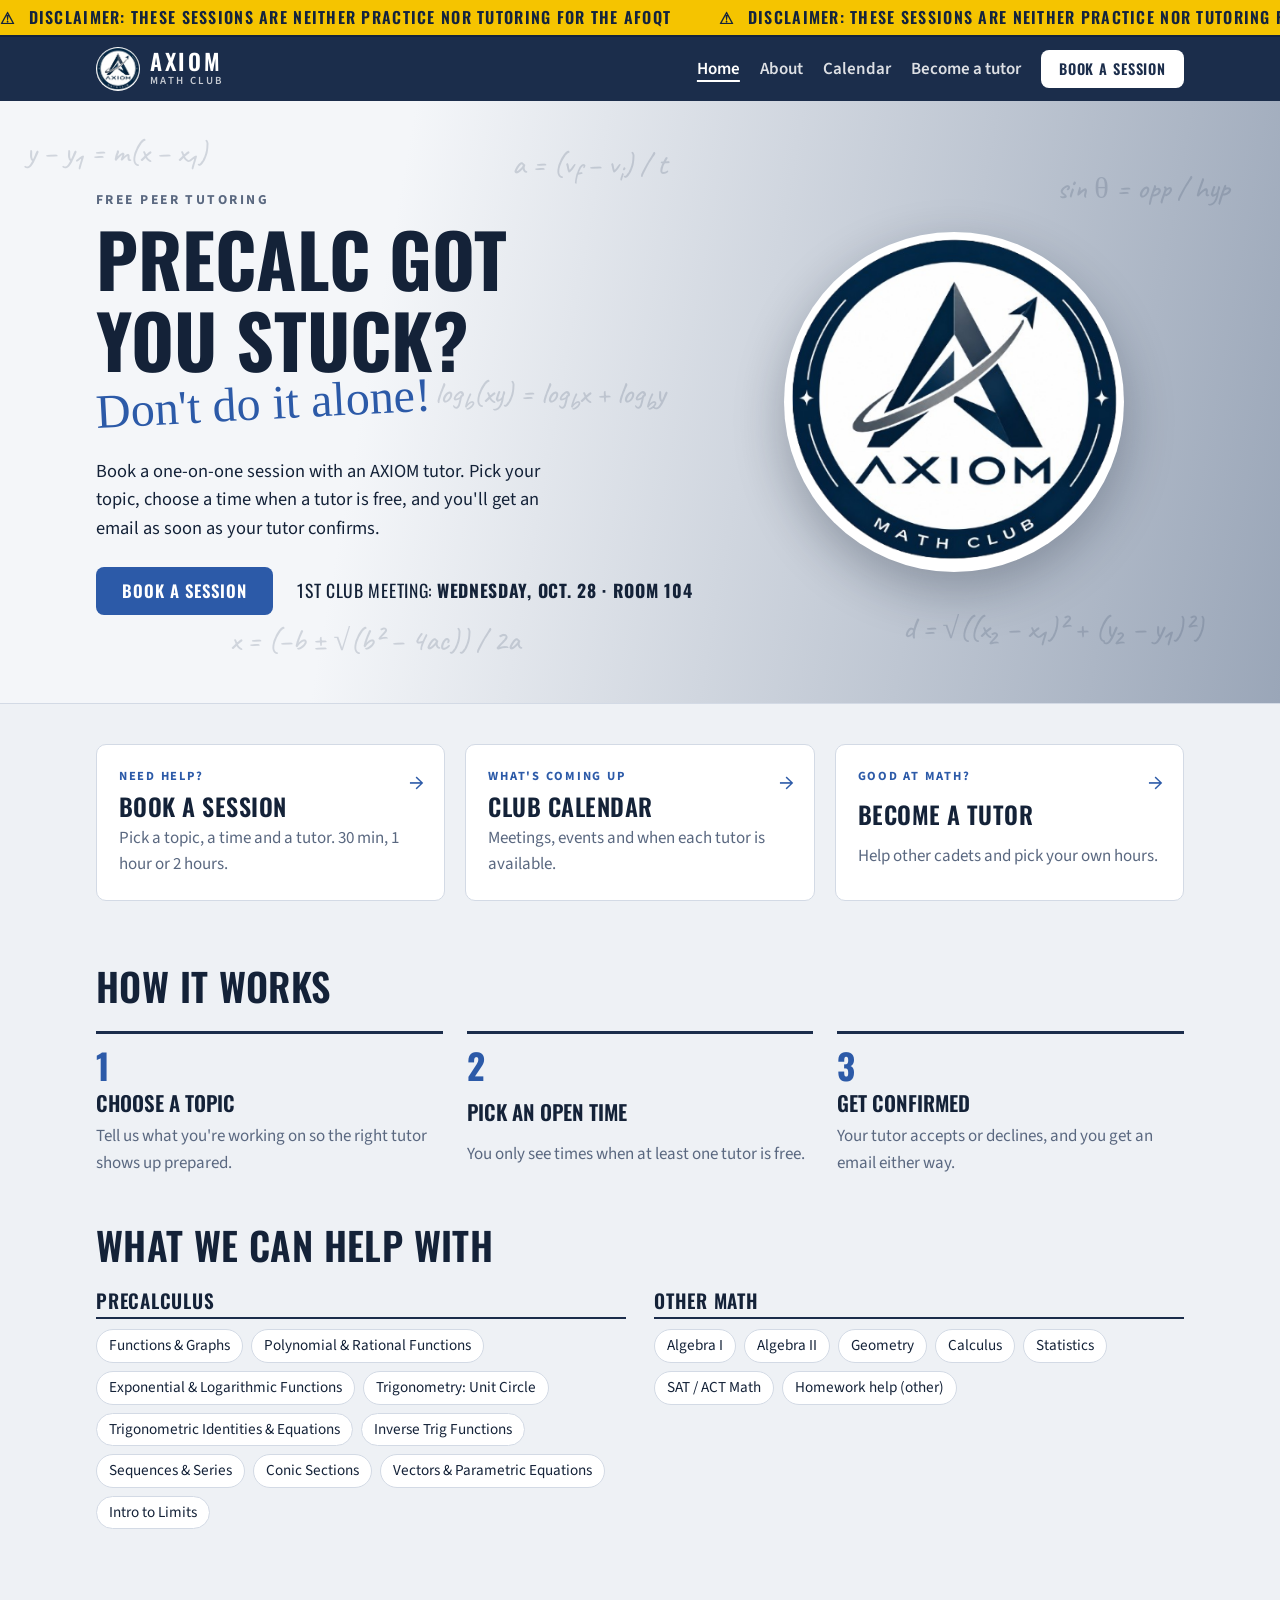
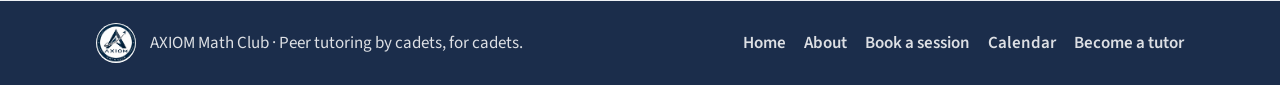
==== commit 48a81d20: "Add About page with the club mission and what axiom means Co-Authored-By: Claude Opus 5.5 <noreply@a" ====
--- a/index.html
+++ b/index.html
@@ -27,6 +27,7 @@
     </a>
     <nav class="nav" aria-label="Main">
       <a href="index.html" aria-current="page">Home</a>
+      <a href="about.html">About</a>
       <a href="calendar.html">Calendar</a>
       <a href="tutor.html">Become a tutor</a>
       <a class="btn btn-small" href="book.html">Book a session</a>
@@ -98,9 +99,10 @@
 <footer class="site-footer">
   <div class="wrap footer-inner">
     <img src="logo.png" alt="" width="40" height="40">
-    <p>AXIOM Math Club · Peer tutoring by students, for students.</p>
+    <p>AXIOM Math Club · Peer tutoring by cadets, for cadets.</p>
     <nav class="footer-nav" aria-label="Footer">
       <a href="index.html">Home</a>
+      <a href="about.html">About</a>
       <a href="book.html">Book a session</a>
       <a href="calendar.html">Calendar</a>
       <a href="tutor.html">Become a tutor</a>
--- a/styles.css
+++ b/styles.css
@@ -96,6 +96,7 @@
   .nav { width: 100%; justify-content: space-between; gap: 12px; overflow-x: auto; }
   .nav a:not(.btn) { display: inline; white-space: nowrap; font-size: 0.92rem; }
   .nav .btn-small { padding: 7px 10px; font-size: 0.78rem; white-space: nowrap; flex: 0 0 auto; }
+  .nav a[href="index.html"] { display: none; } /* the logo already links home */
 }
 /* Inner pages start right under the header */
 main.page > section:first-child { padding-top: 40px; }
@@ -345,6 +346,39 @@
 .confirmation img { border-radius: 50%; background: #fff; }
 .confirmation h3 { font-size: 2rem; text-transform: uppercase; color: var(--ok); }
 .confirmation .summary { width: 100%; text-align: left; }
+
+/* About */
+.about { padding-block: 8px 32px; }
+.about h2 { margin-bottom: 16px; }
+.mission {
+  margin: 0; padding: clamp(20px, 4vw, 36px); border-radius: var(--radius);
+  background: var(--navy); color: var(--navy-fg);
+}
+.mission p {
+  margin: 0; max-width: 48ch; font: 500 clamp(1.3rem, 3vw, 1.9rem)/1.35 var(--font-display); text-wrap: balance;
+}
+.pillars { list-style: none; margin: 24px 0 0; padding: 0; display: grid; grid-template-columns: repeat(3, minmax(0, 1fr)); gap: 24px; }
+.pillars li { display: grid; gap: 4px; border-top: 3px solid var(--accent); padding-top: 12px; }
+.pillars strong { font: 600 1.25rem/1.2 var(--font-display); text-transform: uppercase; }
+.pillars span { color: var(--muted); }
+@media (max-width: 760px) { .pillars { grid-template-columns: 1fr; } }
+.about-split { display: grid; grid-template-columns: minmax(0, 1.1fr) minmax(0, 1fr); gap: 32px; align-items: start; }
+@media (max-width: 860px) { .about-split { grid-template-columns: 1fr; } }
+.about-text p { max-width: 62ch; }
+.definition {
+  padding: clamp(20px, 3vw, 30px); border-radius: var(--radius); background: var(--surface);
+  border: 1px solid var(--line); border-left: 6px solid var(--navy);
+}
+.definition p { margin: 0; }
+.def-title { font-size: 1.3rem !important; margin-bottom: 14px !important; }
+.def-word { font: 700 clamp(2.4rem, 6vw, 3.4rem)/1 var(--font-display); letter-spacing: 0.02em; }
+.def-pron { color: var(--muted); margin: 6px 0 14px !important; }
+.def-text { font-size: 1.1rem; }
+.def-example { margin-top: 16px !important; padding: 12px 14px; border-radius: 8px; background: var(--accent-soft); font-style: italic; }
+.def-example span { display: block; font-style: normal; font-size: 0.75rem; font-weight: 700; letter-spacing: 0.12em; text-transform: uppercase; color: var(--muted); margin-bottom: 4px; }
+.def-example .def-math { font: 500 0.95rem/1.4 var(--font-mono); text-transform: none; letter-spacing: 0; color: var(--fg); margin: 8px 0 0; }
+.def-why { margin-top: 16px !important; font-weight: 600; }
+.about-cta { display: flex; flex-wrap: wrap; gap: 12px; padding-block: 8px 64px; }
 
 /* Become a tutor */
 .tutor-apply { background: var(--surface); border-top: 1px solid var(--line); border-bottom: 1px solid var(--line); }
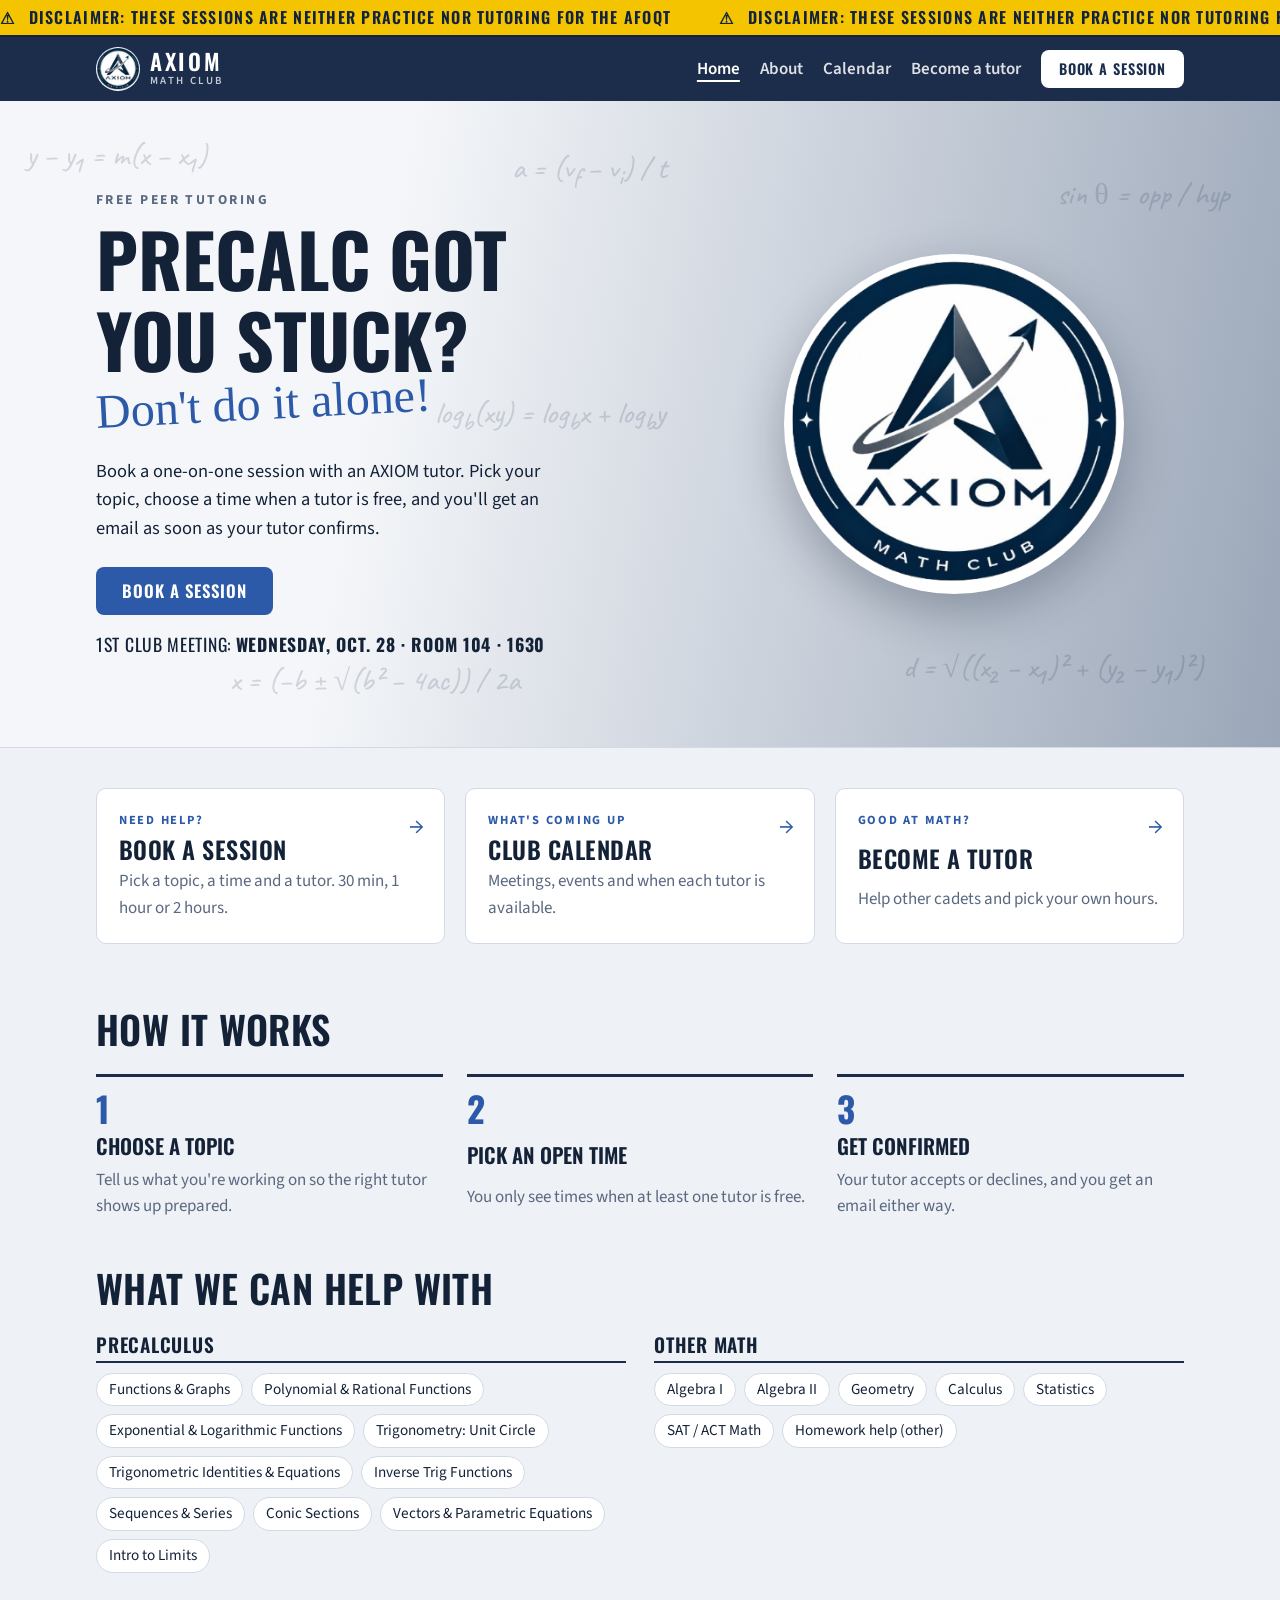
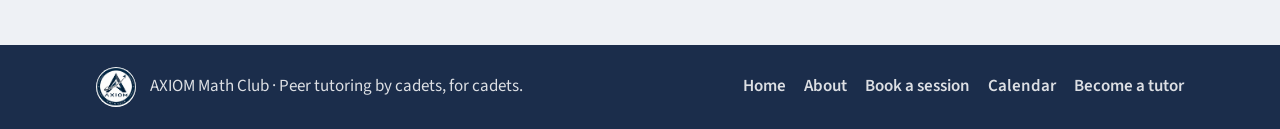
==== commit ad2bc4c7: "Add meeting time (1630) to site and flyer Co-Authored-By: Claude Opus 5.5 <noreply@anthropic.com> Cl" ====
--- a/index.html
+++ b/index.html
@@ -53,7 +53,7 @@
         <p class="lede">Book a one-on-one session with an AXIOM tutor. Pick your topic, choose a time when a tutor is free, and you'll get an email as soon as your tutor confirms.</p>
         <div class="hero-actions">
           <a class="btn" href="book.html">Book a session</a>
-          <span class="meeting">1st club meeting: <strong>Wednesday, Oct. 28 · Room 104</strong></span>
+          <span class="meeting">1st club meeting: <strong>Wednesday, Oct. 28 · Room 104 · 1630</strong></span>
         </div>
       </div>
       <img class="hero-logo" src="logo.png" alt="AXIOM Math Club logo" width="388" height="388">
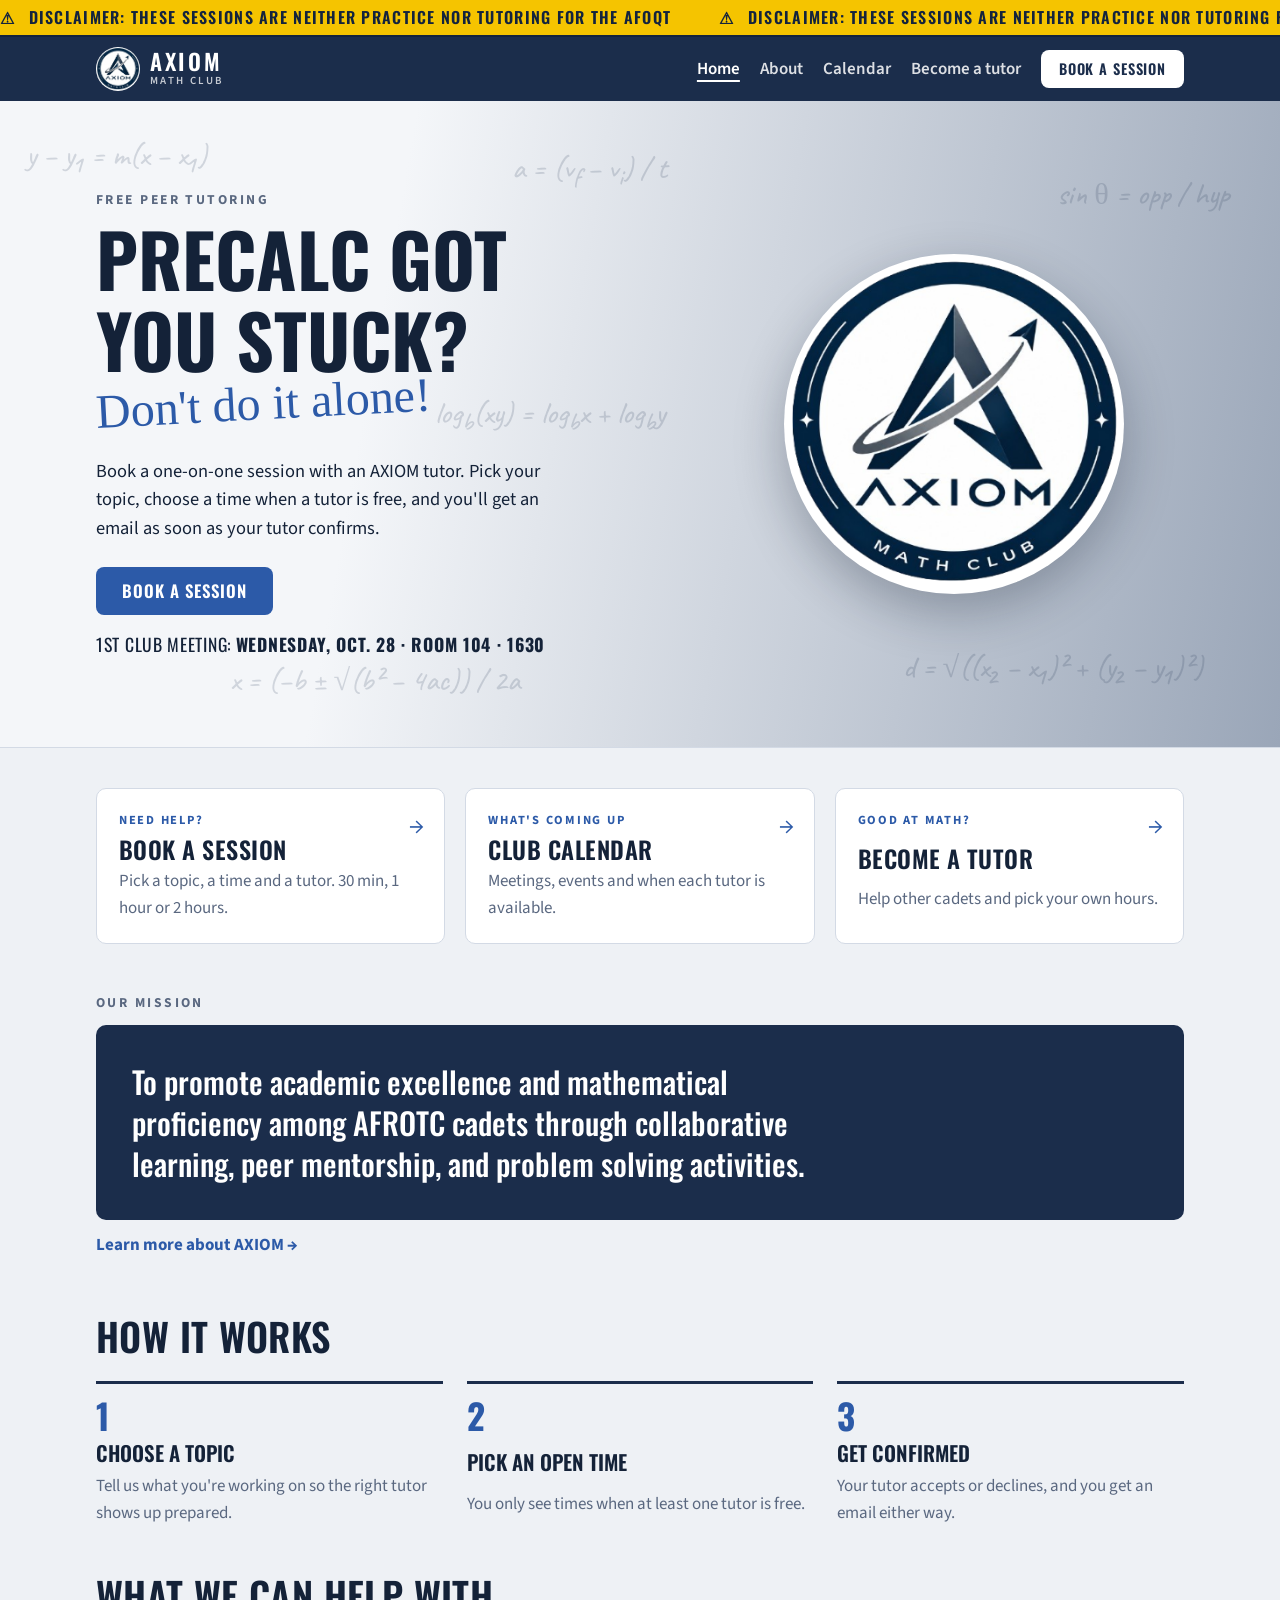
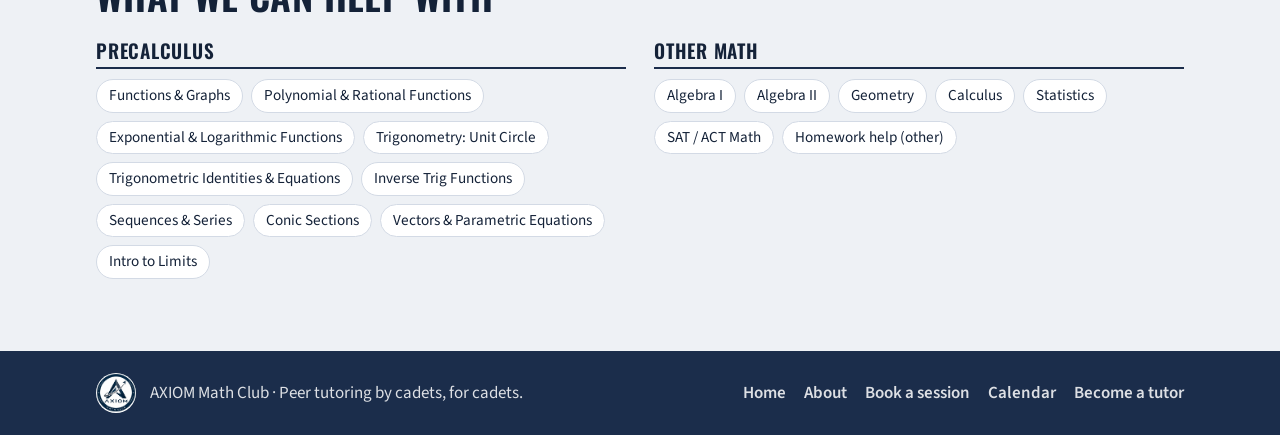
==== commit 02a100e9: "Show the club mission on the Home page Co-Authored-By: Claude Opus 5.5 <noreply@anthropic.com> Claud" ====
--- a/index.html
+++ b/index.html
@@ -81,6 +81,14 @@
     </a>
   </section>
 
+  <section class="wrap home-mission" aria-labelledby="mission-title">
+    <p class="eyebrow" id="mission-title">Our mission</p>
+    <blockquote class="mission">
+      <p>To promote academic excellence and mathematical proficiency among AFROTC cadets through collaborative learning, peer mentorship, and problem solving activities.</p>
+    </blockquote>
+    <a class="more-link" href="about.html">Learn more about AXIOM <span aria-hidden="true">→</span></a>
+  </section>
+
   <section id="how" class="wrap how">
     <h2>How it works</h2>
     <ol class="steps">
--- a/styles.css
+++ b/styles.css
@@ -346,6 +346,12 @@
 .confirmation img { border-radius: 50%; background: #fff; }
 .confirmation h3 { font-size: 2rem; text-transform: uppercase; color: var(--ok); }
 .confirmation .summary { width: 100%; text-align: left; }
+
+/* Home mission band */
+.home-mission { padding-block: 40px 0; display: grid; gap: 12px; }
+.home-mission .eyebrow { margin: 0; }
+.more-link { justify-self: start; font-weight: 700; text-decoration: none; }
+.more-link:hover { text-decoration: underline; }
 
 /* About */
 .about { padding-block: 8px 32px; }
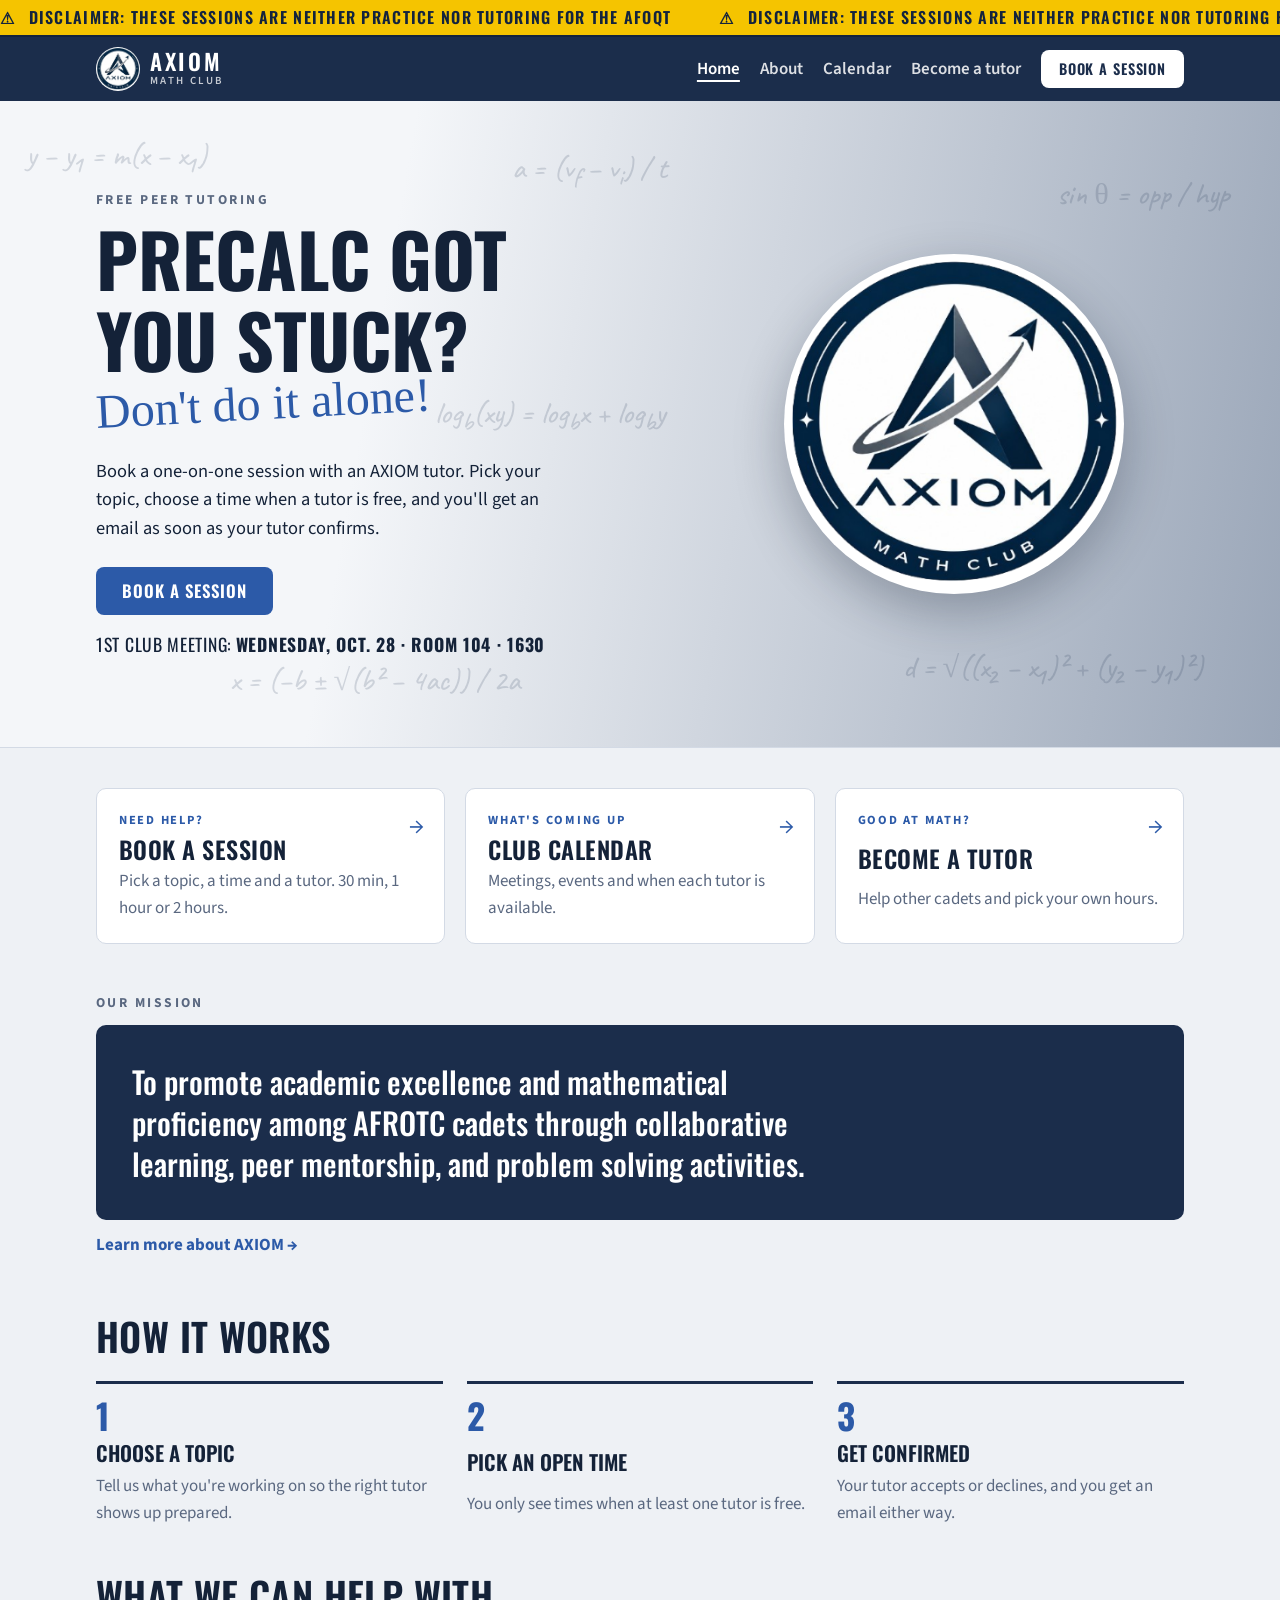
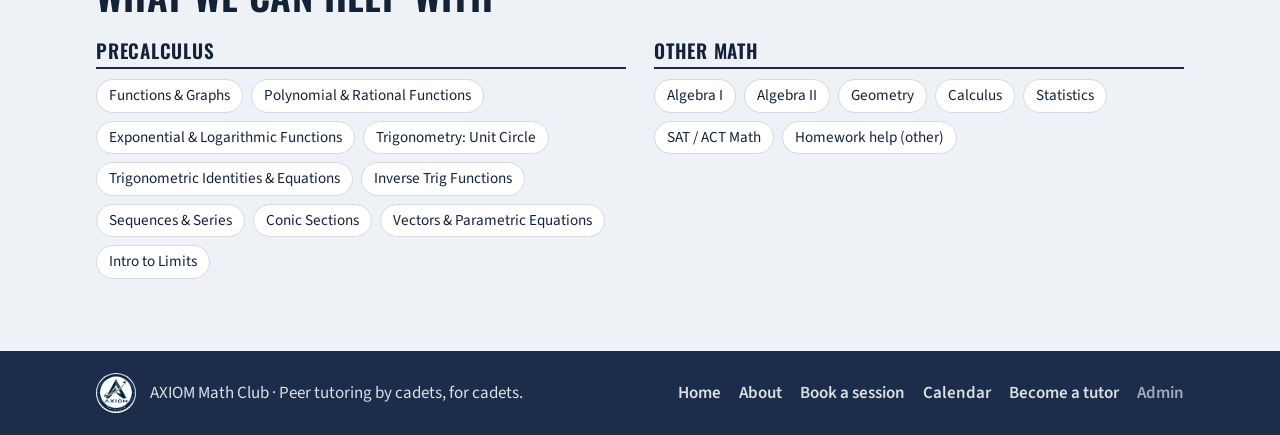
==== commit b6cd8833: "Add password-protected admin dashboard with tutoring stats Co-Authored-By: Claude Opus 5.5 <noreply@" ====
--- a/index.html
+++ b/index.html
@@ -114,6 +114,7 @@
       <a href="book.html">Book a session</a>
       <a href="calendar.html">Calendar</a>
       <a href="tutor.html">Become a tutor</a>
+      <a href="admin.html" class="admin-link">Admin</a>
     </nav>
   </div>
 </footer>
--- a/styles.css
+++ b/styles.css
@@ -29,6 +29,9 @@
 
   /* disclaimer ticker: same high-visibility look in both themes */
   --ticker-bg: #f5c400; --ticker-fg: #13233d;
+
+  /* admin charts: one series, one validated bar color per theme */
+  --bar: #2c5aa8; --track: #e3e8f0; --warn: #9a6700;
 }
 @media (prefers-color-scheme: dark) {
   :root:not([data-theme="light"]) {
@@ -38,6 +41,7 @@
     --danger: #ff8a80; --ok: #6fd39b;
     --t0: #8db1ff; --t1: #f09ac9; --t2: #6fd3be; --t3: #f2b46b;
     --event: #e5ebf5; --event-fg: #0c1526;
+    --bar: #5b8be8; --track: #1f2d4a; --warn: #f2b46b;
     color-scheme: dark;
   }
 }
@@ -48,6 +52,7 @@
   --danger: #ff8a80; --ok: #6fd39b;
   --t0: #8db1ff; --t1: #f09ac9; --t2: #6fd3be; --t3: #f2b46b;
   --event: #e5ebf5; --event-fg: #0c1526;
+  --bar: #5b8be8; --track: #1f2d4a; --warn: #f2b46b;
   color-scheme: dark;
 }
 
@@ -429,3 +434,87 @@
   html { scroll-behavior: auto; }
   .btn { transition: none; }
 }
+
+/* Admin dashboard */
+.admin { padding-block: 8px 64px; }
+.admin-login { max-width: 420px; gap: 12px; }
+.admin-login label { font-weight: 600; }
+.footer-nav .admin-link { opacity: 0.6; }
+.dash { display: grid; gap: 20px; }
+.dash .notice { margin: 0; }
+.dash-bar { display: flex; flex-wrap: wrap; align-items: center; gap: 10px 16px; }
+.range { display: flex; flex-wrap: wrap; gap: 6px; }
+.range-btn {
+  padding: 8px 14px; border-radius: 999px; border: 1px solid var(--line); background: var(--surface);
+  color: var(--fg); font: 600 0.9rem/1 var(--font-body); cursor: pointer;
+}
+.range-btn:hover { border-color: var(--accent); }
+.range-btn[aria-pressed="true"] { background: var(--navy); border-color: var(--navy); color: var(--navy-fg); }
+.dash-actions { margin-left: auto; display: flex; gap: 8px; }
+.btn-tiny { padding: 8px 12px; font-size: 0.8rem; }
+.kpis { display: grid; grid-template-columns: repeat(auto-fit, minmax(150px, 1fr)); gap: 12px; }
+.kpi { display: grid; gap: 2px; align-content: start; padding: 14px 16px; border-radius: var(--radius); background: var(--surface); border: 1px solid var(--line); }
+.kpi-label { font-size: 0.78rem; font-weight: 700; letter-spacing: 0.08em; text-transform: uppercase; color: var(--muted); }
+.kpi-value { font: 600 2.2rem/1.1 var(--font-display); font-variant-numeric: tabular-nums; }
+.kpi-hint { font-size: 0.8rem; color: var(--muted); }
+.kpi-warn { border-color: var(--warn); }
+.kpi-warn .kpi-value { color: var(--warn); }
+.dash-grid { display: grid; grid-template-columns: repeat(2, minmax(0, 1fr)); gap: 20px; }
+@media (max-width: 860px) { .dash-grid { grid-template-columns: 1fr; } }
+.chart-card { gap: 10px; align-content: start; }
+.chart-card h3 { font-size: 1.15rem; text-transform: uppercase; font-weight: 600; letter-spacing: 0.03em; }
+.chart-sub { margin: -6px 0 4px; color: var(--muted); font-size: 0.88rem; }
+.card-head { display: flex; flex-wrap: wrap; justify-content: space-between; align-items: flex-start; gap: 10px; }
+.card-head h3 { margin-bottom: 4px; }
+.card-head .chart-sub { margin: 0; }
+.empty { padding: 18px 0; }
+
+.hbars { display: grid; gap: 8px; }
+.hbar-row { display: grid; grid-template-columns: minmax(90px, 38%) 1fr auto; align-items: center; gap: 10px; border-radius: 4px; }
+.hbar-row:hover .hbar-fill, .hbar-row:focus-visible .hbar-fill { filter: brightness(1.15); }
+.hbar-label { font-size: 0.9rem; min-width: 0; overflow: hidden; text-overflow: ellipsis; white-space: nowrap; }
+.hbar-track { height: 14px; background: var(--track); border-radius: 0 4px 4px 0; }
+.hbar-fill { display: block; height: 100%; background: var(--bar); border-radius: 0 4px 4px 0; }
+.hbar-value { font: 500 0.85rem/1 var(--font-mono); font-variant-numeric: tabular-nums; color: var(--fg); min-width: 2ch; text-align: right; }
+
+.vchart { display: grid; grid-template-columns: auto 1fr; gap: 8px; height: 220px; }
+.vaxis { display: flex; flex-direction: column; justify-content: space-between; padding-bottom: 22px; font: 500 0.75rem/1 var(--font-mono); color: var(--muted); text-align: right; }
+.vplot {
+  display: flex; align-items: stretch; gap: 2px; min-width: 0; overflow-x: auto; padding-bottom: 0;
+  background: linear-gradient(var(--line), var(--line)) 0 0 / 100% 1px no-repeat,
+              linear-gradient(var(--line), var(--line)) 0 calc((100% - 22px) / 2) / 100% 1px no-repeat;
+}
+.vcol { flex: 1 0 22px; display: flex; flex-direction: column; justify-content: flex-end; align-items: center; gap: 6px; border-radius: 4px; }
+.vcol .vbar { width: min(70%, 28px); background: var(--bar); border-radius: 4px 4px 0 0; min-height: 0; }
+.vcol { position: relative; }
+.vcol::after { content: ""; position: absolute; left: 0; right: 0; bottom: 22px; height: 1px; background: var(--muted); }
+.vcol:hover .vbar, .vcol:focus-visible .vbar { filter: brightness(1.15); }
+.vlabel { height: 16px; font-size: 0.68rem; color: var(--muted); white-space: nowrap; }
+.vcol.now .vlabel { color: var(--fg); font-weight: 700; }
+
+.table-scroll { overflow-x: auto; }
+.tutor-stats { width: 100%; border-collapse: collapse; font-size: 0.95rem; }
+.tutor-stats th, .tutor-stats td { padding: 10px 8px; border-bottom: 1px solid var(--line); text-align: left; }
+.tutor-stats thead th, .tutor-stats thead th.num { font: 700 0.75rem/1.2 var(--font-body); letter-spacing: 0.08em; text-transform: uppercase; color: var(--muted); }
+.tutor-stats tbody th { font-weight: 600; min-width: 210px; }
+.tutor-stats .num { text-align: right; font-variant-numeric: tabular-nums; font-family: var(--font-mono); font-size: 0.9rem; }
+.tutor-stats .strong { font-weight: 700; color: var(--fg); }
+.tutor-stats .who { display: flex; align-items: center; gap: 8px; flex-wrap: wrap; }
+.tutor-stats .dot { width: 10px; height: 10px; border-radius: 50%; background: var(--c); }
+.badge { font-size: 0.7rem; font-weight: 700; letter-spacing: 0.06em; text-transform: uppercase; padding: 2px 8px; border-radius: 999px; background: var(--accent-soft); color: var(--fg); }
+.mini-track { display: block; height: 6px; margin-top: 6px; background: var(--track); border-radius: 0 4px 4px 0; }
+.mini-fill { display: block; height: 100%; background: var(--bar); border-radius: 0 4px 4px 0; }
+
+.status-list { display: flex; flex-wrap: wrap; gap: 10px; }
+.status { display: inline-flex; align-items: center; gap: 8px; padding: 8px 14px; border-radius: 999px; border: 1px solid var(--line); font-weight: 600; font-variant-numeric: tabular-nums; }
+.status b { display: inline-grid; place-items: center; width: 20px; height: 20px; border-radius: 50%; font-size: 0.8rem; color: var(--surface); }
+.status-ok b { background: var(--ok); }
+.status-warn b { background: var(--warn); }
+.status-bad b { background: var(--danger); }
+.status-muted b { background: var(--muted); }
+.status-info b { background: var(--navy); color: var(--navy-fg); }
+
+.tip {
+  position: fixed; z-index: 20; max-width: 260px; padding: 6px 10px; border-radius: 6px; pointer-events: none;
+  background: var(--fg); color: var(--bg); font-size: 0.85rem; box-shadow: 0 6px 18px rgba(0, 0, 0, 0.2);
+}
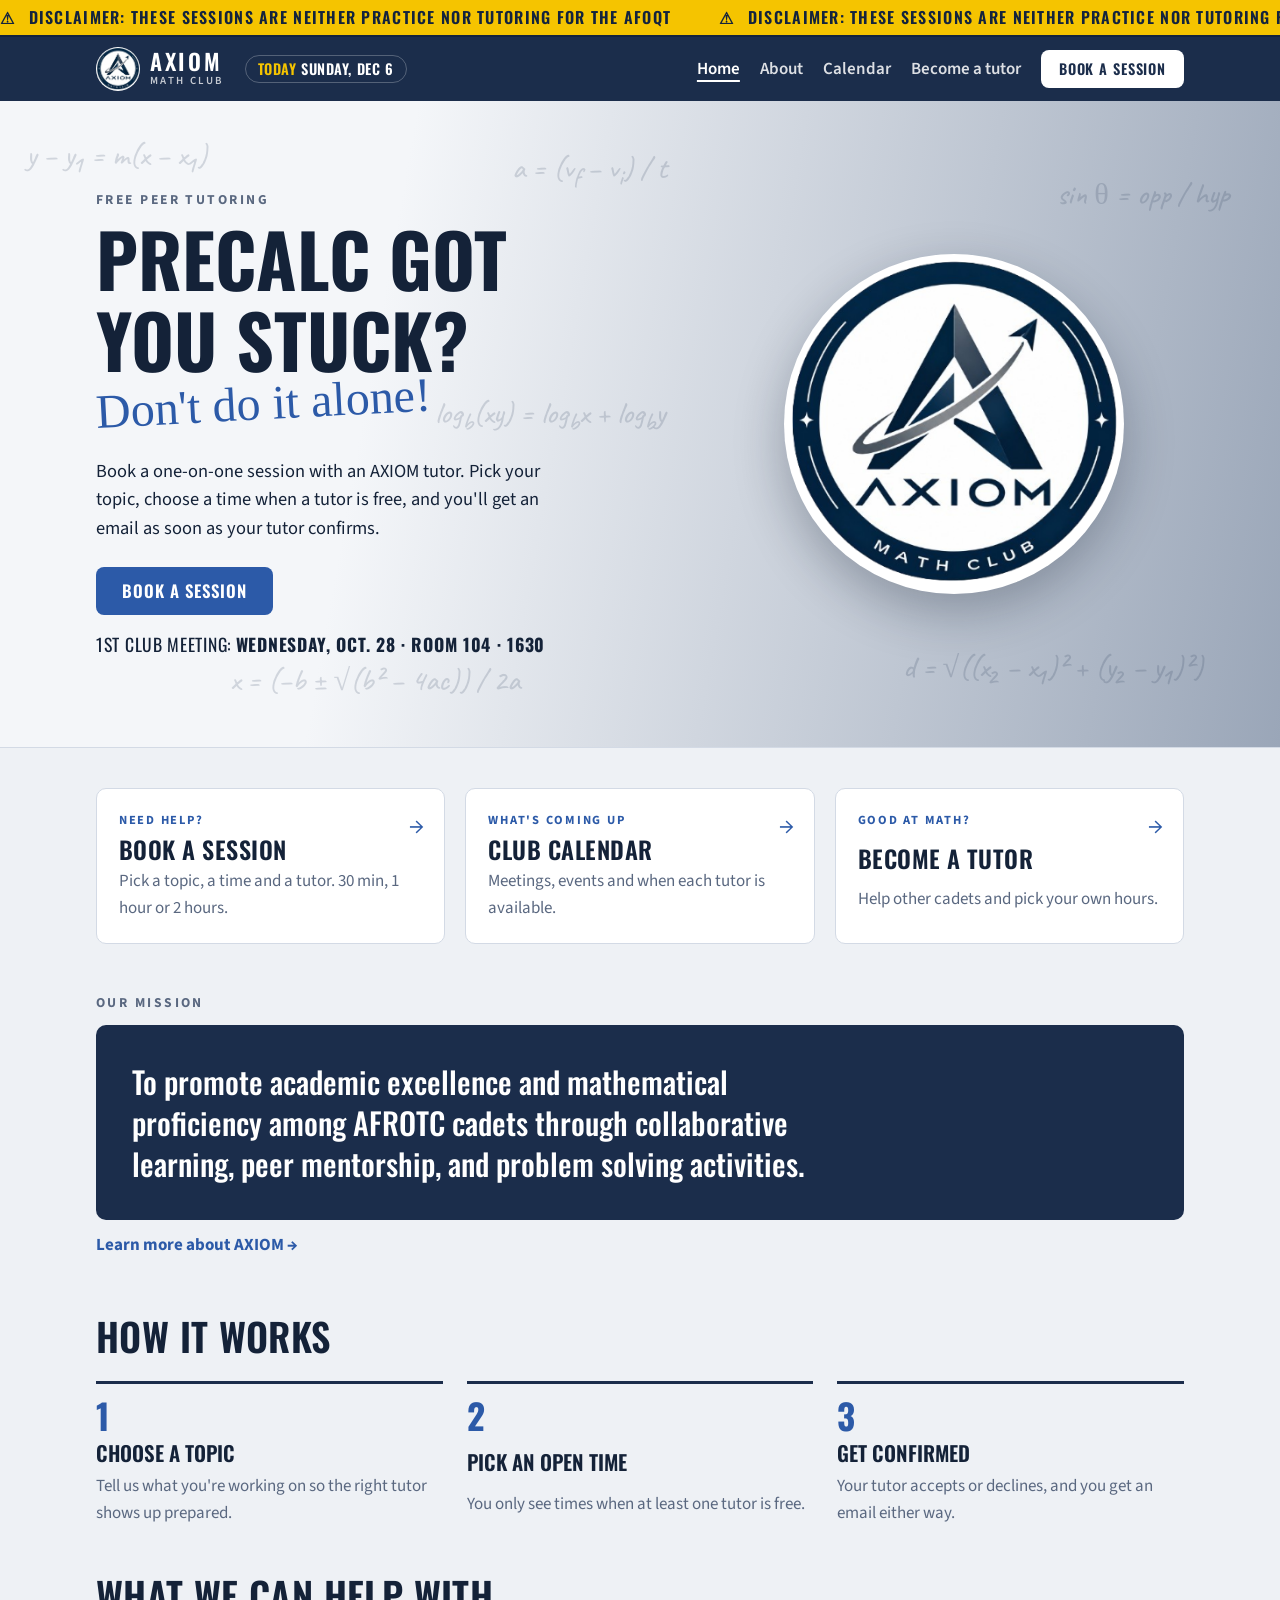
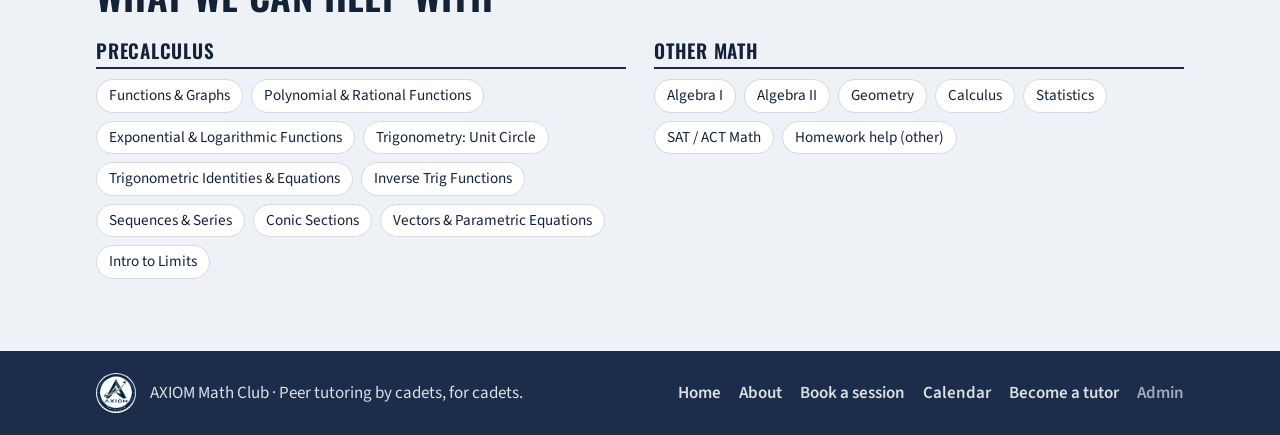
==== commit 301ebd8d: "Show today's date in the header Co-Authored-By: Claude Opus 5.5 <noreply@anthropic.com> Claude-Sessi" ====
--- a/index.html
+++ b/index.html
@@ -25,6 +25,7 @@
       <img src="logo.png" alt="" width="44" height="44">
       <span class="brand-name">AXIOM<small>Math Club</small></span>
     </a>
+    <p class="today" id="today" hidden><span class="today-label">Today</span> <time id="today-date"></time></p>
     <nav class="nav" aria-label="Main">
       <a href="index.html" aria-current="page">Home</a>
       <a href="about.html">About</a>
--- a/styles.css
+++ b/styles.css
@@ -92,6 +92,12 @@
 .brand-name { font: 600 1.4rem/1 var(--font-display); letter-spacing: 0.12em; display: flex; flex-direction: column; }
 .brand-name small { font: 600 0.68rem/1.4 var(--font-body); letter-spacing: 0.22em; text-transform: uppercase; opacity: 0.75; }
 .nav { display: flex; align-items: center; gap: 20px; }
+.today {
+  margin: 0 auto 0 4px; padding: 6px 12px; border-radius: 999px; border: 1px solid rgba(255, 255, 255, 0.25);
+  font: 600 0.9rem/1 var(--font-display); letter-spacing: 0.04em; text-transform: uppercase; white-space: nowrap;
+}
+.today-label { color: var(--ticker-bg); }
+@media (min-width: 641px) and (max-width: 1060px) { .today { display: none; } }
 .nav a:not(.btn) { color: inherit; text-decoration: none; font-weight: 600; opacity: 0.85; }
 .nav a:not(.btn):hover { opacity: 1; text-decoration: underline; }
 .nav a[aria-current="page"]:not(.btn) { opacity: 1; text-decoration: underline; text-underline-offset: 6px; text-decoration-thickness: 2px; }
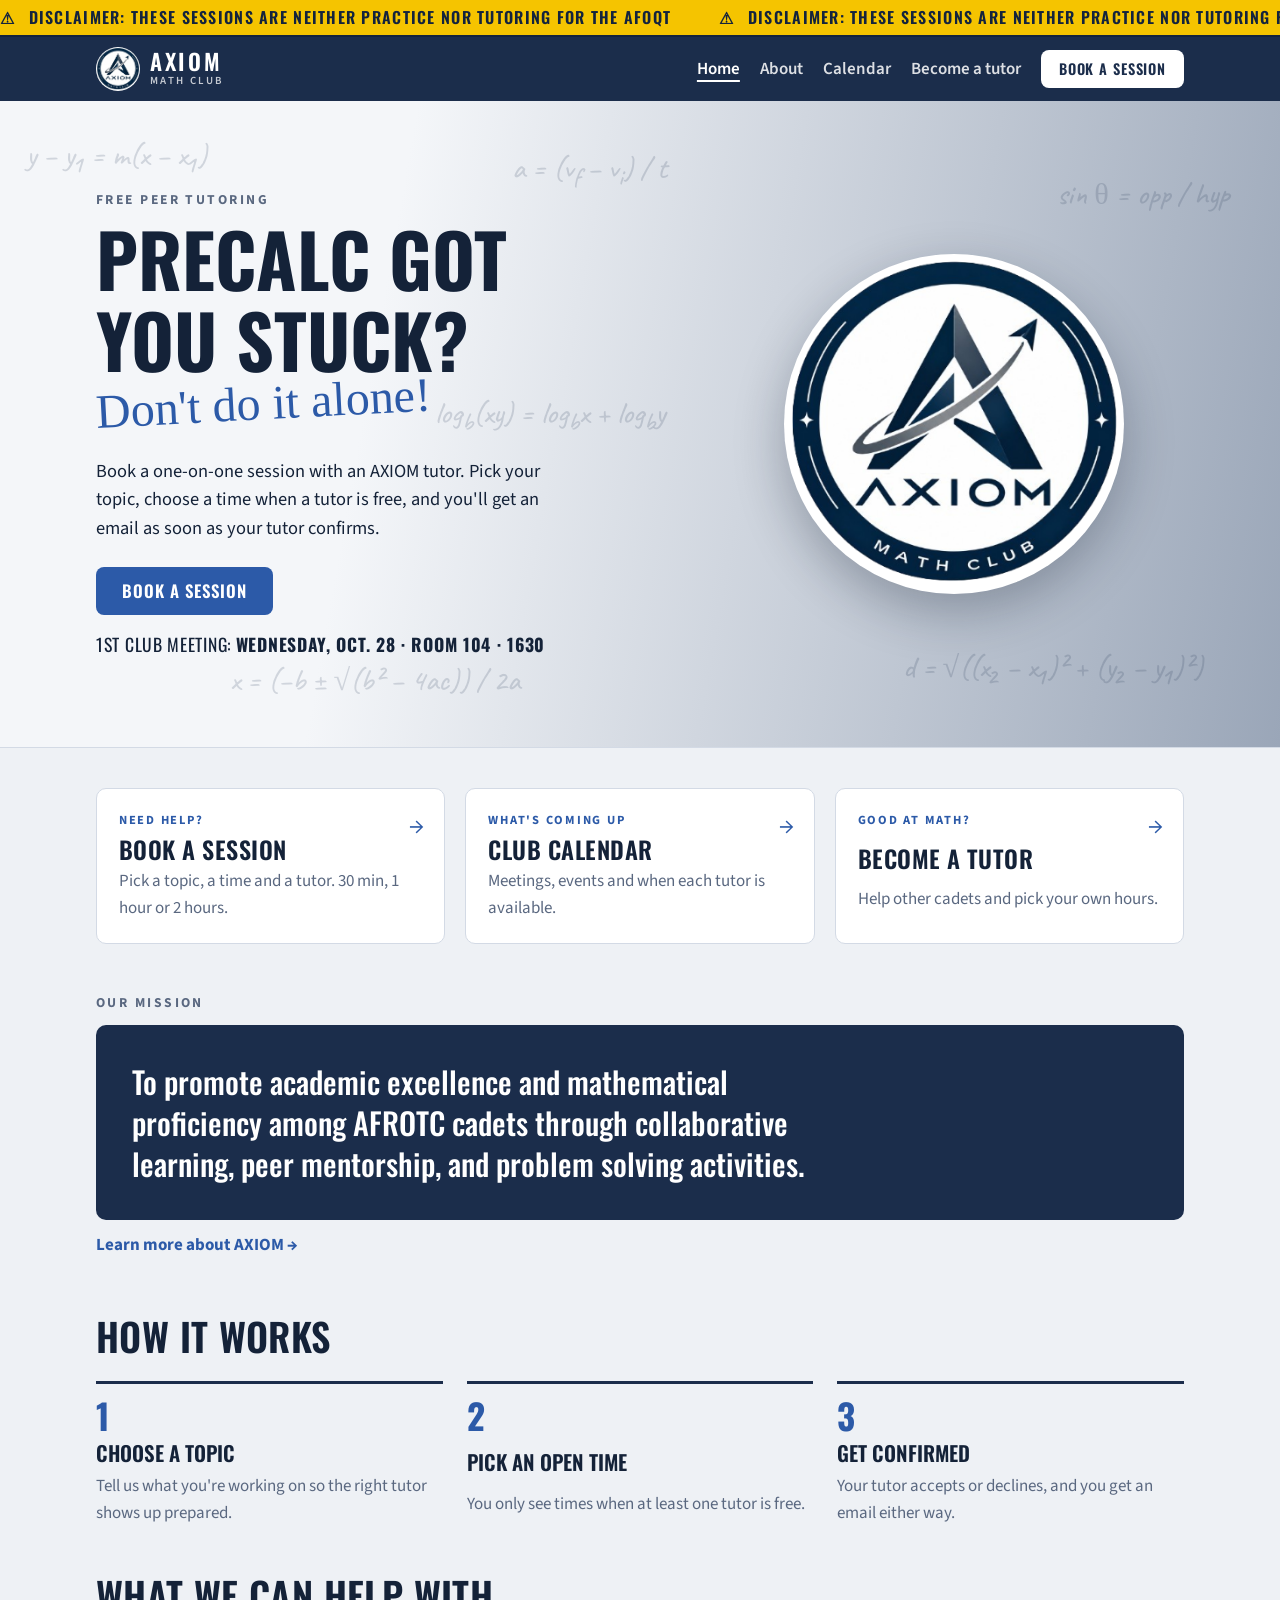
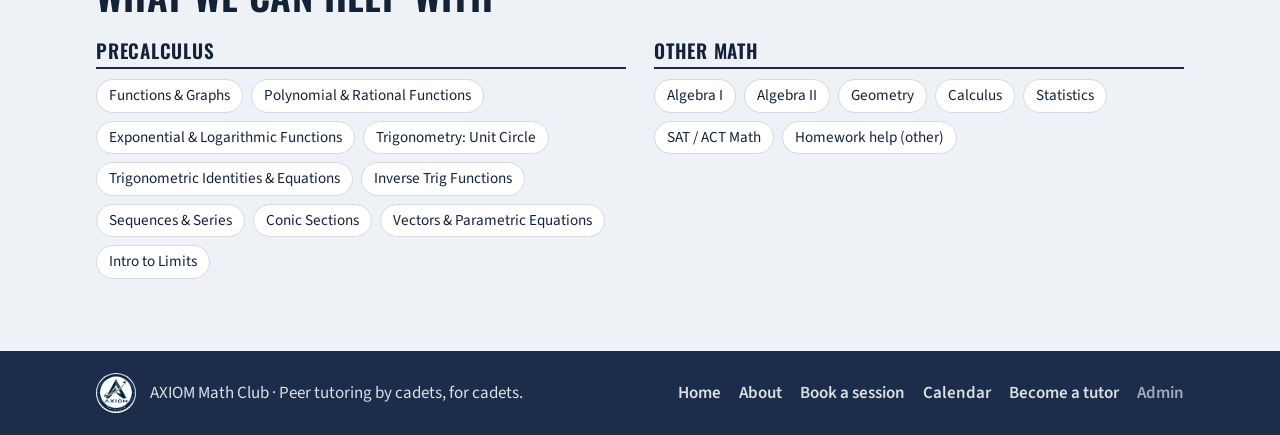
==== commit 5fddb71b: "Revert "Show today's date in the header" This reverts commit 301ebd8df781dbb9aacbe0ac4c561f6593f9617" ====
--- a/index.html
+++ b/index.html
@@ -25,7 +25,6 @@
       <img src="logo.png" alt="" width="44" height="44">
       <span class="brand-name">AXIOM<small>Math Club</small></span>
     </a>
-    <p class="today" id="today" hidden><span class="today-label">Today</span> <time id="today-date"></time></p>
     <nav class="nav" aria-label="Main">
       <a href="index.html" aria-current="page">Home</a>
       <a href="about.html">About</a>
--- a/styles.css
+++ b/styles.css
@@ -92,12 +92,6 @@
 .brand-name { font: 600 1.4rem/1 var(--font-display); letter-spacing: 0.12em; display: flex; flex-direction: column; }
 .brand-name small { font: 600 0.68rem/1.4 var(--font-body); letter-spacing: 0.22em; text-transform: uppercase; opacity: 0.75; }
 .nav { display: flex; align-items: center; gap: 20px; }
-.today {
-  margin: 0 auto 0 4px; padding: 6px 12px; border-radius: 999px; border: 1px solid rgba(255, 255, 255, 0.25);
-  font: 600 0.9rem/1 var(--font-display); letter-spacing: 0.04em; text-transform: uppercase; white-space: nowrap;
-}
-.today-label { color: var(--ticker-bg); }
-@media (min-width: 641px) and (max-width: 1060px) { .today { display: none; } }
 .nav a:not(.btn) { color: inherit; text-decoration: none; font-weight: 600; opacity: 0.85; }
 .nav a:not(.btn):hover { opacity: 1; text-decoration: underline; }
 .nav a[aria-current="page"]:not(.btn) { opacity: 1; text-decoration: underline; text-underline-offset: 6px; text-decoration-thickness: 2px; }
